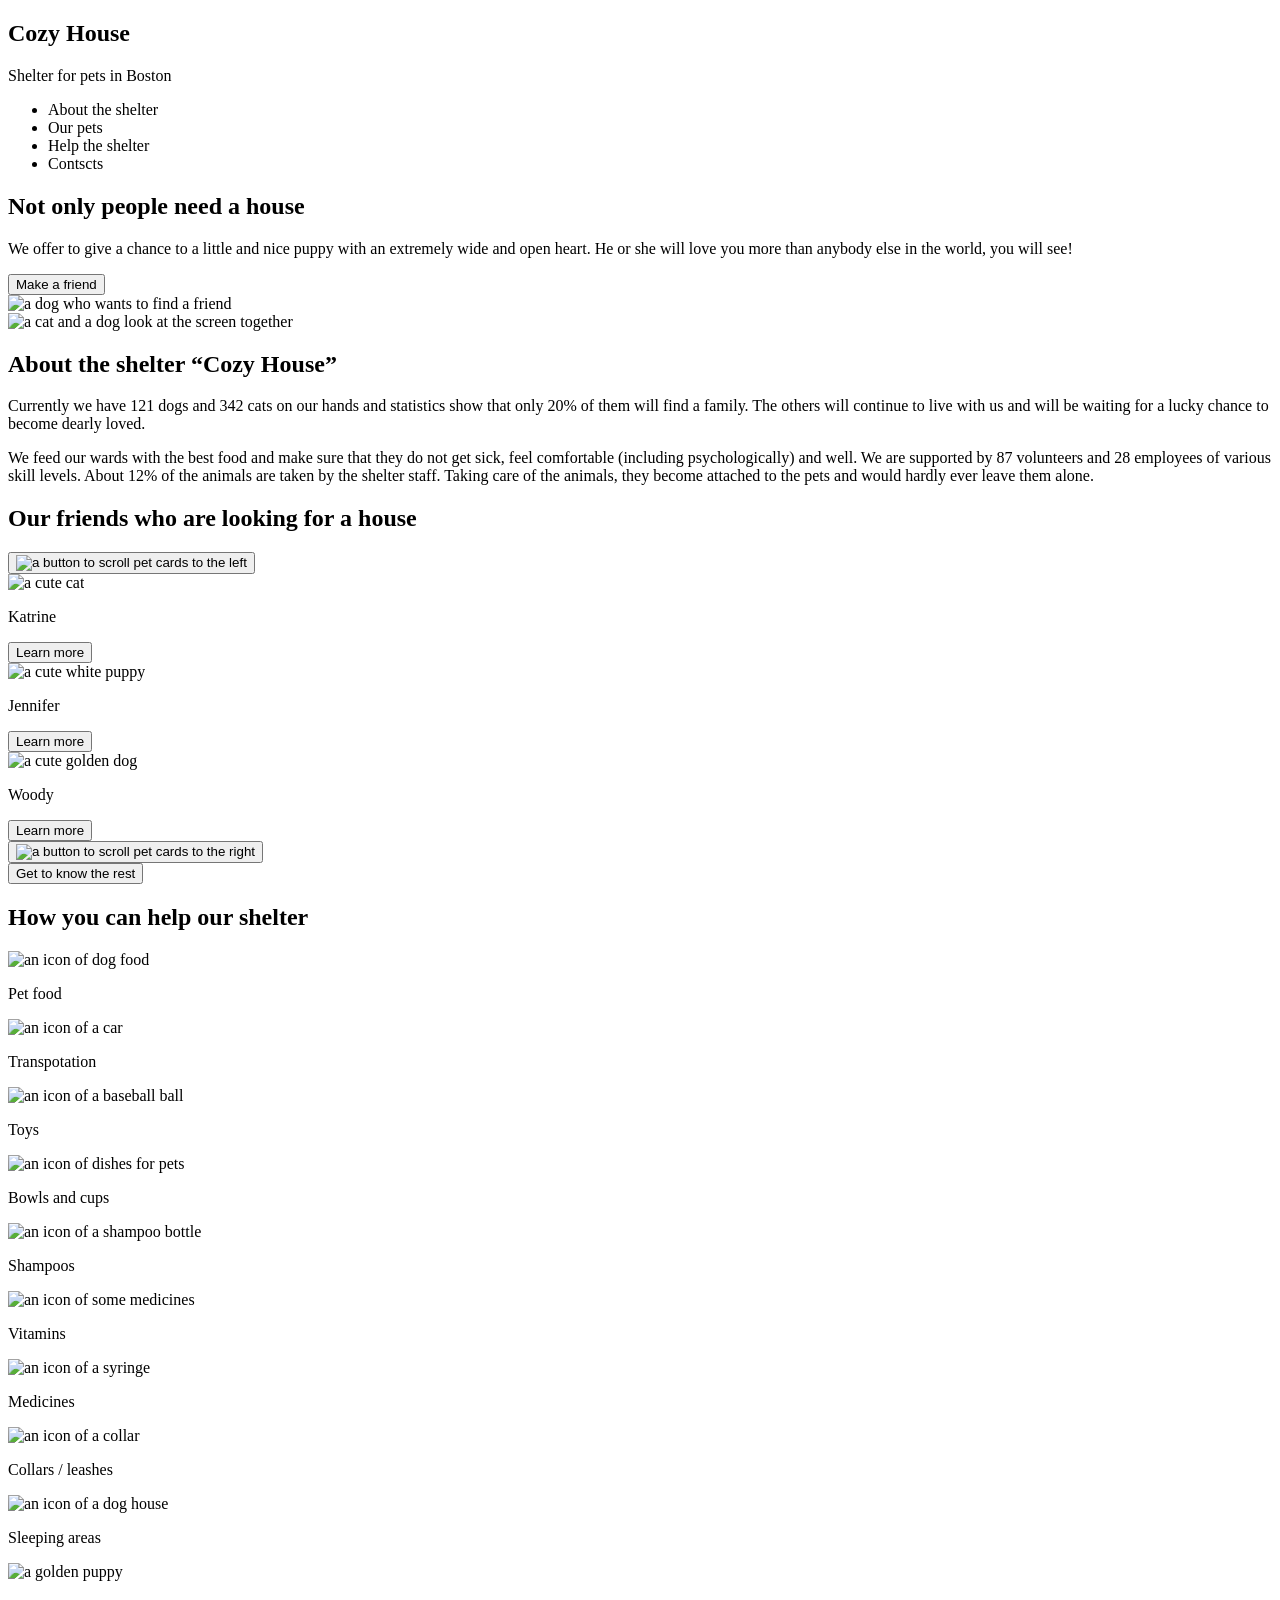
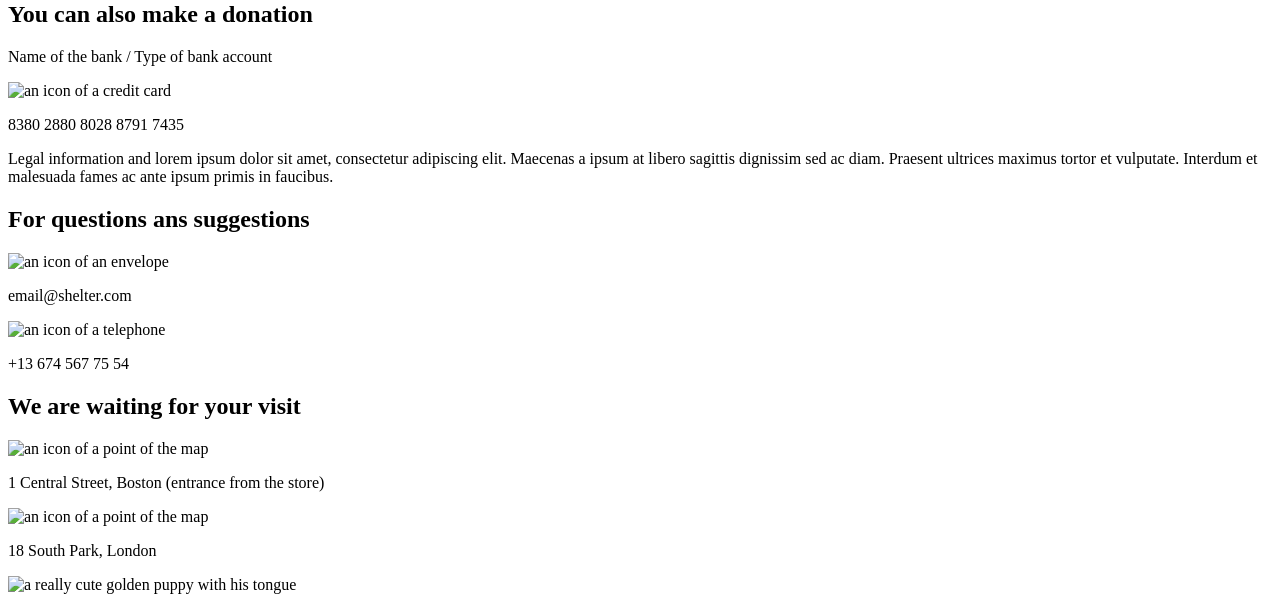
==== index.html @ d931d648 "feat: file for main sheet" ====
<!DOCTYPE html>
<html lang="en">

<head>
  <meta charset="UTF-8">
  <meta name="viewport" content="width=device-width, initial-scale=1.0">
  <title>Cozy House</title>
</head>

<body>
  <header class="header">
    <section class="header-top">
      <div class="header-text-container">
        <h1>Cozy House</h1>
        <p>Shelter for pets in Boston</p>
      </div>

      <div class="header-list-container">
        <ul>
          <li class="selected-list">About the shelter</li>
          <li>Our pets</li>
          <li>Help the shelter</li>
          <li>Contscts</li>
        </ul>
      </div>
    </section>

    <section class="header-bottom">
      <div class="header-article-container">
        <div class="header-article-header-text-container">
          <h2>Not only people need a house</h2>
        </div>

        <div class="header-article-main-text">
          <p>
            We offer to give a chance to a little and nice puppy with an extremely wide and open heart.
            He or she will love you more than anybody else in the world, you will see!
          </p>
        </div>

        <div class="header-article-button-container">
          <button class="header-article-button color-button">Make a friend</button>
        </div>
      </div>

      <div class="header-img-container">
        <img src="src/img/main-puppy.png" alt="a dog who wants to find a friend">
      </div>
    </section>
  </header>

  <main class="main">
    <section class="about">
      <div class="about-img-container">
        <img src="src/img/about-pets.png" alt="a cat and a dog look at the screen together">
      </div>

      <div class="about-text-container">
        <div class="about-text-header-container">
          <h2>About the shelter “Cozy House”</h2>
        </div>

        <div class="about-text-fisrt-container">
          <p>
            Currently we have 121 dogs and 342 cats on our hands and statistics show that only 20% of them will find a
            family.
            The others will continue to live with us and will be waiting for a lucky chance to become dearly loved.
          </p>
        </div>

        <div class="about-text-second-container">
          <p>
            We feed our wards with the best food and make sure that they do not get sick, feel comfortable (including
            psychologically) and well. We are supported by 87 volunteers and 28 employees of various skill levels. About
            12% of the animals are taken by the shelter staff. Taking care of the animals, they become attached to the
            pets and would hardly ever leave them alone.
          </p>
        </div>
      </div>
    </section>

    <section class="looking">
      <div class="looking-header-container">
        <h2>Our friends who are looking for a house</h2>
      </div>

      <div class="looking-cards-container">
        <div class="looking-cards-left-arr-container">
          <button>
            <img src="src/img/left-arr.svg" alt="a button to scroll pet cards to the left">
          </button>
        </div>

        <div class="looking-cards-block" id="Katrine">
          <div class="looking-cards-block-img-container">
            <img src="src/img/pets-katrine.png" alt="a cute cat">
          </div>

          <div class="looking-cards-block-name-container">
            <p>Katrine</p>
          </div>

          <div class="looking-cards-block-button-container">
            <button class="looking-cards-block-button white-button">Learn more</button>
          </div>
        </div>

        <div class="looking-cards-block" id="Jennifer">
          <div class="looking-cards-block-img-container">
            <img src="src/img/pets-jennifer.png" alt="a cute white puppy">
          </div>

          <div class="looking-cards-block-name-container">
            <p>Jennifer</p>
          </div>

          <div class="looking-cards-block-button-container">
            <button class="looking-cards-block-button white-button">Learn more</button>
          </div>
        </div>

        <div class="looking-cards-block" id="Woody">
          <div class="looking-cards-block-img-container">
            <img src="src/img/pets-woody.png" alt="a cute golden dog">
          </div>

          <div class="looking-cards-block-name-container">
            <p>Woody</p>
          </div>

          <div class="looking-cards-block-button-container">
            <button class="looking-cards-block-button white-button">Learn more</button>
          </div>
        </div>

        <div class="looking-cards-left-arr-container">
          <button>
            <img src="src/img/right-arr.svg" alt="a button to scroll pet cards to the right">
          </button>
        </div>
      </div>

      <div class="looking-main-button-container">
        <button class="looking-main-button color-button">Get to know the rest</button>
      </div>
    </section>

    <section class="help">
      <div class="help-header-container">
        <h2>How you can help our shelter</h2>
      </div>

      <div class="help-examples-container">
        <div class="help-examples-block">
          <div class="help-examples-block-img-container">
            <img src="src/img/icon-pet-food.svg" alt="an icon of dog food">
          </div>

          <div class="help-examples-block-text-container">
            <p>Pet food</p>
          </div>
        </div>

        <div class="help-examples-block">
          <div class="help-examples-block-img-container">
            <img src="src/img/icon-transportation.svg" alt="an icon of a car">
          </div>

          <div class="help-examples-block-text-container">
            <p>Transpotation</p>
          </div>
        </div>

        <div class="help-examples-block">
          <div class="help-examples-block-img-container">
            <img src="src/img/icon-toys.svg" alt="an icon of a baseball ball">
          </div>

          <div class="help-examples-block-text-container">
            <p>Toys</p>
          </div>
        </div>

        <div class="help-examples-block">
          <div class="help-examples-block-img-container">
            <img src="src/img/icon-bowls-and-cups.svg" alt="an icon of dishes for pets">
          </div>

          <div class="help-examples-block-text-container">
            <p>Bowls and cups</p>
          </div>
        </div>

        <div class="help-examples-block">
          <div class="help-examples-block-img-container">
            <img src="src/img/icon-shampoos.svg" alt="an icon of a shampoo bottle">
          </div>

          <div class="help-examples-block-text-container">
            <p>Shampoos</p>
          </div>
        </div>

        <div class="help-examples-block">
          <div class="help-examples-block-img-container">
            <img src="src/img/icon-vitamins.svg" alt="an icon of some medicines">
          </div>

          <div class="help-examples-block-text-container">
            <p>Vitamins</p>
          </div>
        </div>

        <div class="help-examples-block">
          <div class="help-examples-block-img-container">
            <img src="src/img/icon-medicines.svg" alt="an icon of a syringe">
          </div>

          <div class="help-examples-block-text-container">
            <p>Medicines</p>
          </div>
        </div>

        <div class="help-examples-block">
          <div class="help-examples-block-img-container">
            <img src="src/img/icon-collars-leashes.svg" alt="an icon of a collar">
          </div>

          <div class="help-examples-block-text-container">
            <p>Collars / leashes</p>
          </div>
        </div>

        <div class="help-examples-block">
          <div class="help-examples-block-img-container">
            <img src="src/img/icon-sleeping-area.svg" alt="an icon of a dog house">
          </div>

          <div class="help-examples-block-text-container">
            <p>Sleeping areas</p>
          </div>
        </div>
      </div>
    </section>

    <section class="donation">
      <div class="donation-img-container">
        <img src="src/img/donation-dog.png" alt="a golden puppy">
      </div>

      <div class="donation-article-container">
        <div class="donation-article-header-container">
          <h2>You can also make a donation</h2>
        </div>

        <div class="donation-article-text-container">
          <p>Name of the bank / Type of bank account</p>
        </div>

        <div class="donation-article-bank-container color-button">
          <div class="donation-article-bank-img-container">
            <img src="src/img/credit-card.svg" alt="an icon of a credit card">
          </div>

          <div class="donation-article-bank-text-container">
            <p>8380 2880 8028 8791 7435</p>
          </div>
        </div>

        <div class="donation-article-additional-text-container">
          <p>
            Legal information and lorem ipsum dolor sit amet, consectetur adipiscing elit.
            Maecenas a ipsum at libero sagittis dignissim sed ac diam.
            Praesent ultrices maximus tortor et vulputate.
            Interdum et malesuada fames ac ante ipsum primis in faucibus.
          </p>
        </div>
      </div>
    </section>
  </main>

  <footer class="footer">
    <div class="footer-questions-container">
      <div class="footer-questions-header-container">
        <h2>For questions ans suggestions</h2>
      </div>

      <div class="footer-questions-email-conatiner">
        <div class="footer-questions-email-img-container">
          <img src="src/img/icon-email.svg" alt="an icon of an envelope">
        </div>

        <div class="footer-questions-email-text-container">
          <p>email@shelter.com</p>
        </div>
      </div>

      <div class="footer-questions-phone-conatiner">
        <div class="footer-questions-phone-img-container">
          <img src="src/img/icon-phone.svg" alt="an icon of a telephone">
        </div>

        <div class="footer-questions-email-text-container">
          <p>+13 674 567 75 54</p>
        </div>
      </div>
    </div>

    <div class="footer-location-container">
      <div class="footer-location-header-container">
        <h2>We are waiting for your visit</h2>
      </div>

      <div class="footer-location-line-conatiner">
        <div class="footer-location-line-img-container">
          <img src="src/img/icon-marker.svg" alt="an icon of a point of the map">
        </div>

        <div class="footer-location-line-text-container">
          <p>1 Central Street, Boston (entrance from the store)</p>
        </div>
      </div>

      <div class="footer-location-line-container">
        <div class="footer-location-line-img-container">
          <img src="src/img/icon-marker.svg" alt="an icon of a point of the map">
        </div>

        <div class="footer-location-line-text-container">
          <p>18 South Park, London</p>
        </div>
      </div>
    </div>

    <div class="footer-main-img-container">
      <img src="src/img/footer-puppy.png" alt="a really cute golden puppy with his tongue">
    </div>
  </footer>
</body>

</html>
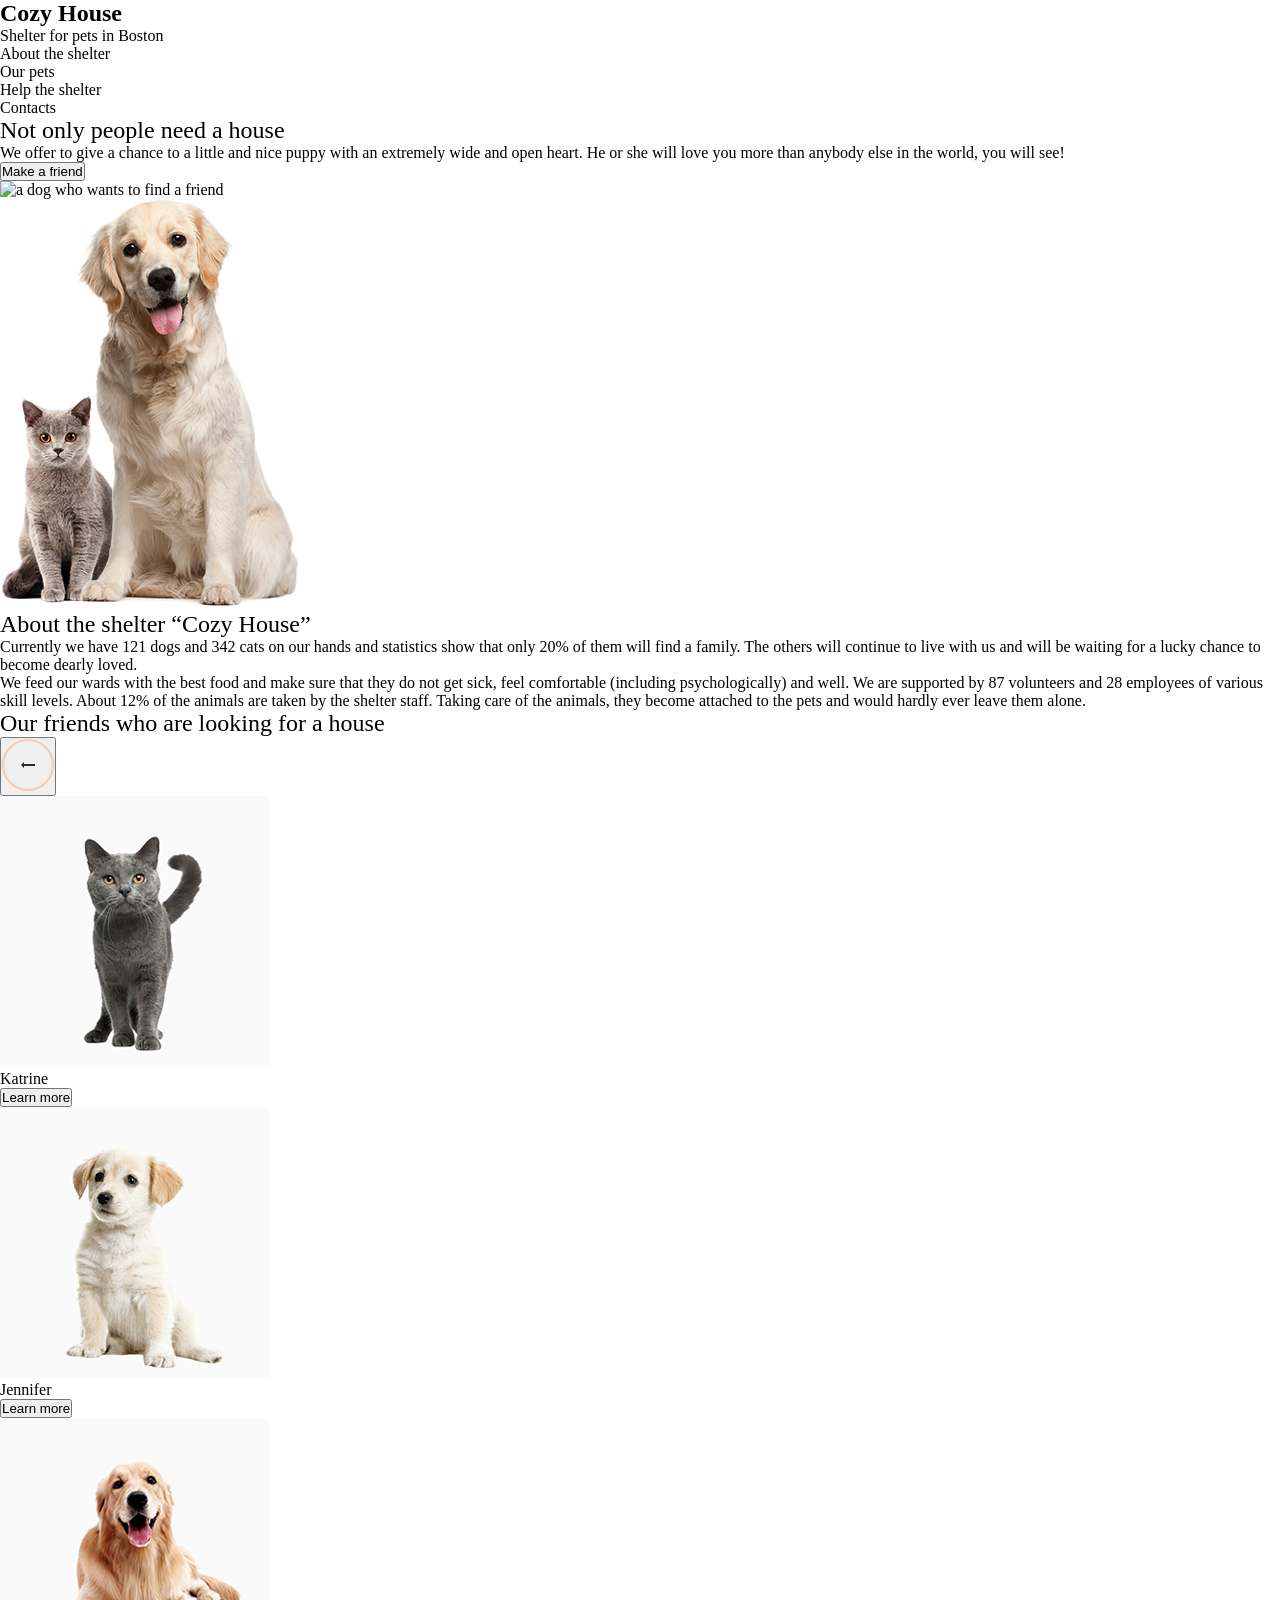
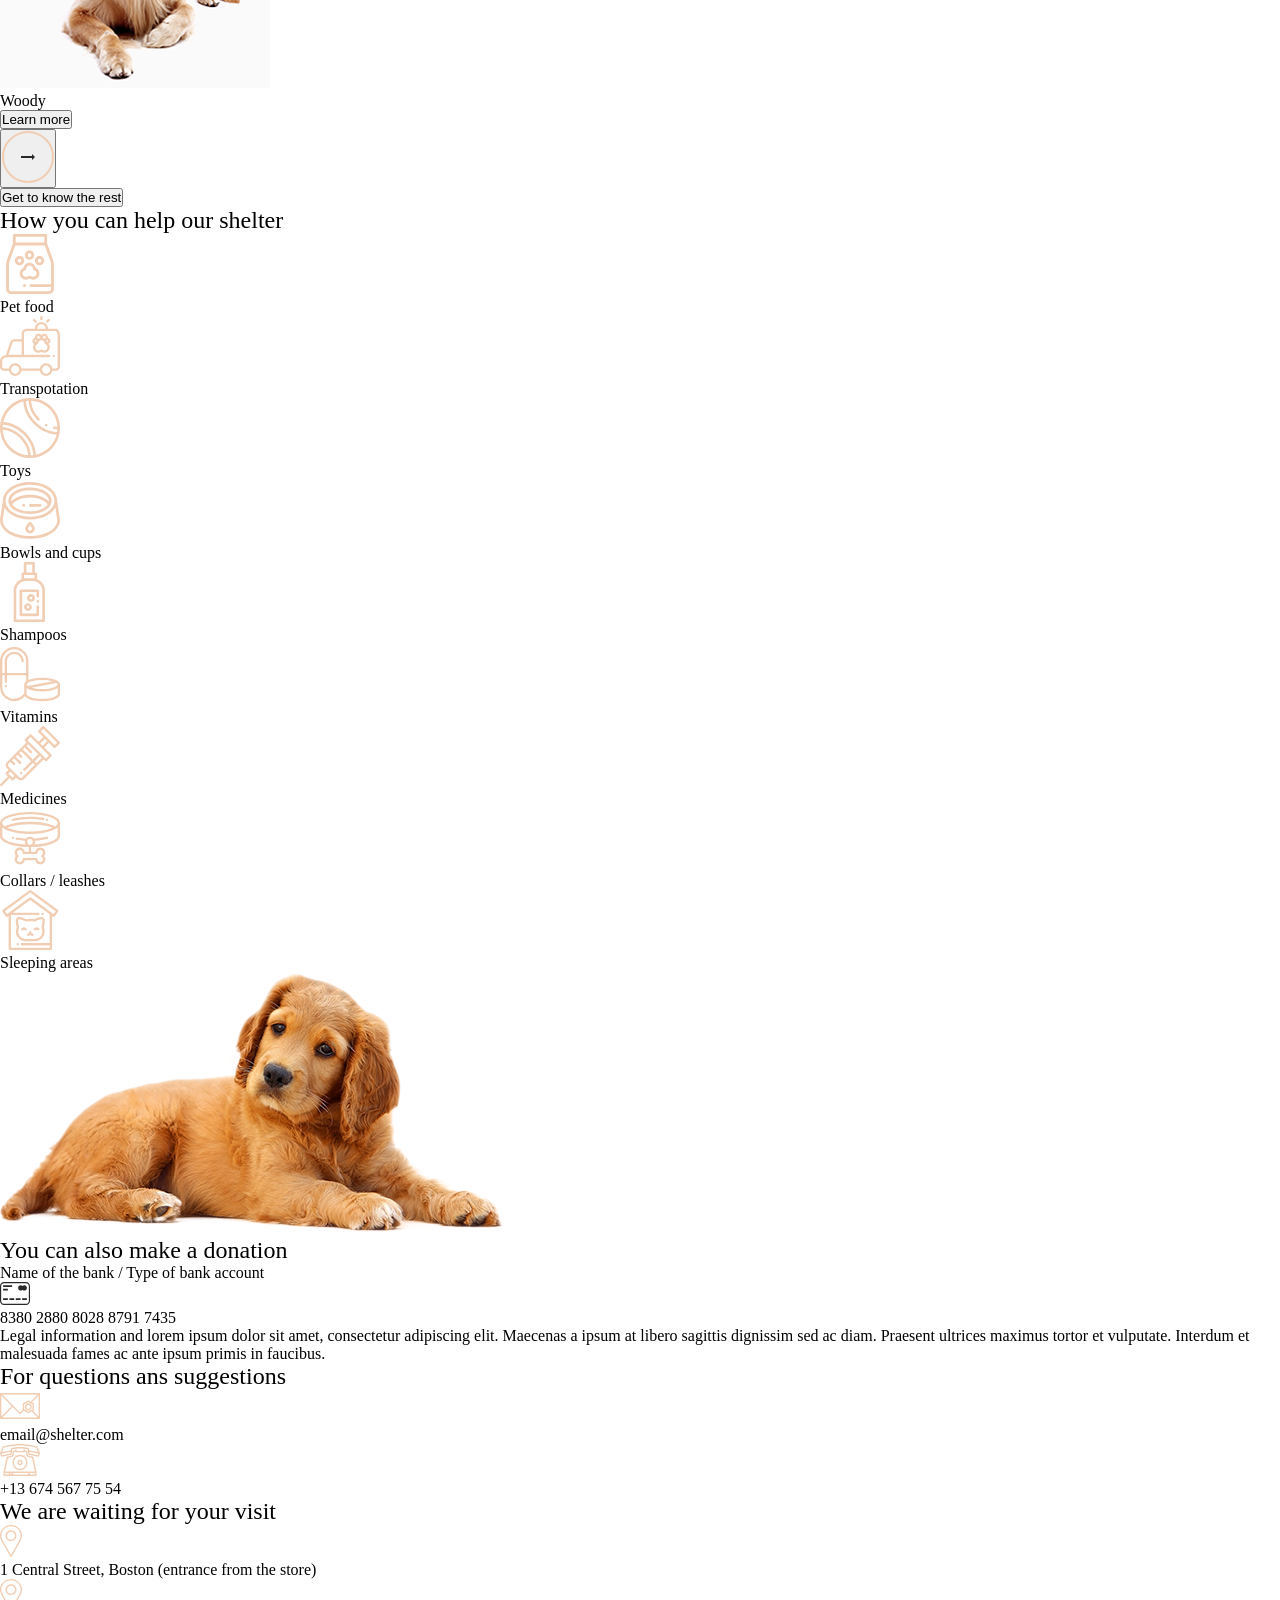
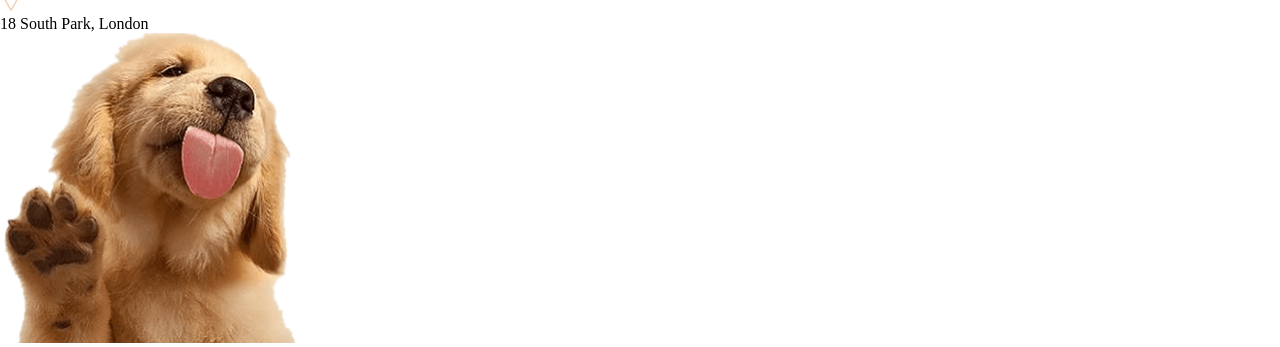
==== commit ff9bd1c4: "fix: corrected some structures" ====
--- a/index.html
+++ b/index.html
@@ -4,6 +4,7 @@
 <head>
   <meta charset="UTF-8">
   <meta name="viewport" content="width=device-width, initial-scale=1.0">
+  <link rel="stylesheet" href="style.css">
   <title>Cozy House</title>
 </head>
 
@@ -20,7 +21,7 @@
           <li class="selected-list">About the shelter</li>
           <li>Our pets</li>
           <li>Help the shelter</li>
-          <li>Contscts</li>
+          <li>Contacts</li>
         </ul>
       </div>
     </section>
@@ -44,7 +45,7 @@
       </div>
 
       <div class="header-img-container">
-        <img src="src/img/main-puppy.png" alt="a dog who wants to find a friend">
+        <img src="src/img/main-dog.png" alt="a dog who wants to find a friend">
       </div>
     </section>
   </header>
@@ -81,7 +82,8 @@
 
     <section class="looking">
       <div class="looking-header-container">
-        <h2>Our friends who are looking for a house</h2>
+        <h2>Our friends who
+are looking for a house</h2>
       </div>
 
       <div class="looking-cards-container">
@@ -91,45 +93,47 @@
           </button>
         </div>
 
-        <div class="looking-cards-block" id="Katrine">
-          <div class="looking-cards-block-img-container">
-            <img src="src/img/pets-katrine.png" alt="a cute cat">
-          </div>
-
-          <div class="looking-cards-block-name-container">
-            <p>Katrine</p>
-          </div>
-
-          <div class="looking-cards-block-button-container">
-            <button class="looking-cards-block-button white-button">Learn more</button>
-          </div>
-        </div>
-
-        <div class="looking-cards-block" id="Jennifer">
-          <div class="looking-cards-block-img-container">
-            <img src="src/img/pets-jennifer.png" alt="a cute white puppy">
-          </div>
-
-          <div class="looking-cards-block-name-container">
-            <p>Jennifer</p>
-          </div>
-
-          <div class="looking-cards-block-button-container">
-            <button class="looking-cards-block-button white-button">Learn more</button>
-          </div>
-        </div>
-
-        <div class="looking-cards-block" id="Woody">
-          <div class="looking-cards-block-img-container">
-            <img src="src/img/pets-woody.png" alt="a cute golden dog">
-          </div>
-
-          <div class="looking-cards-block-name-container">
-            <p>Woody</p>
-          </div>
-
-          <div class="looking-cards-block-button-container">
-            <button class="looking-cards-block-button white-button">Learn more</button>
+        <div class="looking-cards-outer-flex">
+          <div class="looking-cards-block" id="Katrine">
+            <div class="looking-cards-block-img-container">
+              <img src="src/img/pets-katrine.png" alt="a cute cat">
+            </div>
+
+            <div class="looking-cards-block-name-container">
+              <p>Katrine</p>
+            </div>
+
+            <div class="looking-cards-block-button-container">
+              <button class="looking-cards-block-button white-button">Learn more</button>
+            </div>
+          </div>
+
+          <div class="looking-cards-block" id="Jennifer">
+            <div class="looking-cards-block-img-container">
+              <img src="src/img/pets-jennifer.png" alt="a cute white puppy">
+            </div>
+
+            <div class="looking-cards-block-name-container">
+              <p>Jennifer</p>
+            </div>
+
+            <div class="looking-cards-block-button-container">
+              <button class="looking-cards-block-button white-button">Learn more</button>
+            </div>
+          </div>
+
+          <div class="looking-cards-block" id="Woody">
+            <div class="looking-cards-block-img-container">
+              <img src="src/img/pets-woody.png" alt="a cute golden dog">
+            </div>
+
+            <div class="looking-cards-block-name-container">
+              <p>Woody</p>
+            </div>
+
+            <div class="looking-cards-block-button-container">
+              <button class="looking-cards-block-button white-button">Learn more</button>
+            </div>
           </div>
         </div>
 
@@ -151,129 +155,135 @@
       </div>
 
       <div class="help-examples-container">
-        <div class="help-examples-block">
-          <div class="help-examples-block-img-container">
-            <img src="src/img/icon-pet-food.svg" alt="an icon of dog food">
-          </div>
-
-          <div class="help-examples-block-text-container">
-            <p>Pet food</p>
-          </div>
-        </div>
-
-        <div class="help-examples-block">
-          <div class="help-examples-block-img-container">
-            <img src="src/img/icon-transportation.svg" alt="an icon of a car">
-          </div>
-
-          <div class="help-examples-block-text-container">
-            <p>Transpotation</p>
-          </div>
-        </div>
-
-        <div class="help-examples-block">
-          <div class="help-examples-block-img-container">
-            <img src="src/img/icon-toys.svg" alt="an icon of a baseball ball">
-          </div>
-
-          <div class="help-examples-block-text-container">
-            <p>Toys</p>
-          </div>
-        </div>
-
-        <div class="help-examples-block">
-          <div class="help-examples-block-img-container">
-            <img src="src/img/icon-bowls-and-cups.svg" alt="an icon of dishes for pets">
-          </div>
-
-          <div class="help-examples-block-text-container">
-            <p>Bowls and cups</p>
-          </div>
-        </div>
-
-        <div class="help-examples-block">
-          <div class="help-examples-block-img-container">
-            <img src="src/img/icon-shampoos.svg" alt="an icon of a shampoo bottle">
-          </div>
-
-          <div class="help-examples-block-text-container">
-            <p>Shampoos</p>
-          </div>
-        </div>
-
-        <div class="help-examples-block">
-          <div class="help-examples-block-img-container">
-            <img src="src/img/icon-vitamins.svg" alt="an icon of some medicines">
-          </div>
-
-          <div class="help-examples-block-text-container">
-            <p>Vitamins</p>
-          </div>
-        </div>
-
-        <div class="help-examples-block">
-          <div class="help-examples-block-img-container">
-            <img src="src/img/icon-medicines.svg" alt="an icon of a syringe">
-          </div>
-
-          <div class="help-examples-block-text-container">
-            <p>Medicines</p>
-          </div>
-        </div>
-
-        <div class="help-examples-block">
-          <div class="help-examples-block-img-container">
-            <img src="src/img/icon-collars-leashes.svg" alt="an icon of a collar">
-          </div>
-
-          <div class="help-examples-block-text-container">
-            <p>Collars / leashes</p>
-          </div>
-        </div>
-
-        <div class="help-examples-block">
-          <div class="help-examples-block-img-container">
-            <img src="src/img/icon-sleeping-area.svg" alt="an icon of a dog house">
-          </div>
-
-          <div class="help-examples-block-text-container">
-            <p>Sleeping areas</p>
+        <div class="help-flex1">  
+          <div class="help-examples-block">
+            <div class="help-examples-block-img-container">
+              <img src="src/img/icon-pet-food.svg" alt="an icon of dog food">
+            </div>
+
+            <div class="help-examples-block-text-container">
+              <p>Pet food</p>
+            </div>
+          </div>
+
+          <div class="help-examples-block">
+            <div class="help-examples-block-img-container">
+              <img src="src/img/icon-transportation.svg" alt="an icon of a car">
+            </div>
+
+            <div class="help-examples-block-text-container">
+              <p>Transpotation</p>
+            </div>
+          </div>
+
+          <div class="help-examples-block">
+            <div class="help-examples-block-img-container">
+              <img src="src/img/icon-toys.svg" alt="an icon of a baseball ball">
+            </div>
+
+            <div class="help-examples-block-text-container">
+              <p>Toys</p>
+            </div>
+          </div>
+
+          <div class="help-examples-block">
+            <div class="help-examples-block-img-container">
+              <img src="src/img/icon-bowls-and-cups.svg" alt="an icon of dishes for pets">
+            </div>
+
+            <div class="help-examples-block-text-container">
+              <p>Bowls and cups</p>
+            </div>
+          </div>
+
+          <div class="help-examples-block">
+            <div class="help-examples-block-img-container">
+              <img src="src/img/icon-shampoos.svg" alt="an icon of a shampoo bottle">
+            </div>
+
+            <div class="help-examples-block-text-container">
+              <p>Shampoos</p>
+            </div>
+          </div>
+        </div>
+
+        <div class="help-flex2">  
+          <div class="help-examples-block">
+            <div class="help-examples-block-img-container">
+              <img src="src/img/icon-vitamins.svg" alt="an icon of some medicines">
+            </div>
+
+            <div class="help-examples-block-text-container">
+              <p>Vitamins</p>
+            </div>
+          </div>
+
+          <div class="help-examples-block">
+            <div class="help-examples-block-img-container">
+              <img src="src/img/icon-medicines.svg" alt="an icon of a syringe">
+            </div>
+
+            <div class="help-examples-block-text-container">
+              <p>Medicines</p>
+            </div>
+          </div>
+
+          <div class="help-examples-block">
+            <div class="help-examples-block-img-container">
+              <img src="src/img/icon-collars-leashes.svg" alt="an icon of a collar">
+            </div>
+
+            <div class="help-examples-block-text-container">
+              <p>Collars / leashes</p>
+            </div>
+          </div>
+
+          <div class="help-examples-block">
+            <div class="help-examples-block-img-container">
+              <img src="src/img/icon-sleeping-area.svg" alt="an icon of a dog house">
+            </div>
+
+            <div class="help-examples-block-text-container">
+              <p>Sleeping areas</p>
+            </div>
           </div>
         </div>
       </div>
     </section>
 
     <section class="donation">
-      <div class="donation-img-container">
-        <img src="src/img/donation-dog.png" alt="a golden puppy">
-      </div>
-
-      <div class="donation-article-container">
-        <div class="donation-article-header-container">
-          <h2>You can also make a donation</h2>
-        </div>
-
-        <div class="donation-article-text-container">
-          <p>Name of the bank / Type of bank account</p>
-        </div>
-
-        <div class="donation-article-bank-container color-button">
-          <div class="donation-article-bank-img-container">
-            <img src="src/img/credit-card.svg" alt="an icon of a credit card">
-          </div>
-
-          <div class="donation-article-bank-text-container">
-            <p>8380 2880 8028 8791 7435</p>
-          </div>
-        </div>
-
-        <div class="donation-article-additional-text-container">
-          <p>
-            Legal information and lorem ipsum dolor sit amet, consectetur adipiscing elit.
-            Maecenas a ipsum at libero sagittis dignissim sed ac diam.
-            Praesent ultrices maximus tortor et vulputate.
-            Interdum et malesuada fames ac ante ipsum primis in faucibus.
-          </p>
+      <div class="donation-flex">  
+        <div class="donation-img-container">
+          <img src="src/img/donation-dog.png" alt="a golden puppy">
+        </div>
+
+        <div class="donation-article-container">
+          <div class="donation-article-header-container">
+            <h2>You can also make a donation</h2>
+          </div>
+
+          <div class="donation-article-text-container">
+            <p>Name of the bank / Type of bank account</p>
+          </div>
+
+          <div class="donation-article-bank-container color-button">
+            <div class="donation-article-bank-img-container">
+              <img src="src/img/credit-card.svg" alt="an icon of a credit card">
+            </div>
+
+            <div class="donation-article-bank-text-container">
+              <p>8380 2880 8028 8791 7435</p>
+            </div>
+          </div>
+
+          <div class="donation-article-additional-text-container">
+            <p>
+              Legal information and lorem ipsum dolor sit amet, consectetur adipiscing elit.
+              Maecenas a ipsum at libero sagittis dignissim sed ac diam.
+              Praesent ultrices maximus tortor et vulputate.
+              Interdum et malesuada fames ac ante ipsum primis in faucibus.
+            </p>
+          </div>
         </div>
       </div>
     </section>
@@ -311,7 +321,7 @@
         <h2>We are waiting for your visit</h2>
       </div>
 
-      <div class="footer-location-line-conatiner">
+      <div class="footer-location-line-container">
         <div class="footer-location-line-img-container">
           <img src="src/img/icon-marker.svg" alt="an icon of a point of the map">
         </div>
@@ -336,6 +346,7 @@
       <img src="src/img/footer-puppy.png" alt="a really cute golden puppy with his tongue">
     </div>
   </footer>
+  <script src="main.js"></script>
 </body>
 
 </html>
--- a/style.css
+++ b/style.css
@@ -0,0 +1,39 @@
+* {
+  padding: 0;
+  margin: 0;
+  box-sizing: border-box;
+}
+
+a,
+button,
+.card-size-dec,
+.contact a,
+.footer-icons-container a,
+.wishing-button-container,
+.timer-button-container,
+.gifts-card-main-text,
+.header-nav-list a,
+.burger-container,
+.slide-card-box {
+  transition: all 0.3s cubic-bezier(0.4, 0, 0.2, 1);
+}
+
+h2 {
+  font-weight: 400;
+}
+
+html {
+  scroll-behavior: smooth;
+}
+
+:root {
+  --xwite: #F6F6F6;
+  --xgray: #CDCDCD;
+  --xdark-gray: #545454;
+  --xblack: #292929;
+  --kind-ligh: #FDDCC4;
+  --kind-dark: #F1CDB3;
+  --xradial: radial-gradient(#5B483A, #262425);
+  --georgia: Georgia sans-serif;
+  --arial: Arial sans-serif;
+}
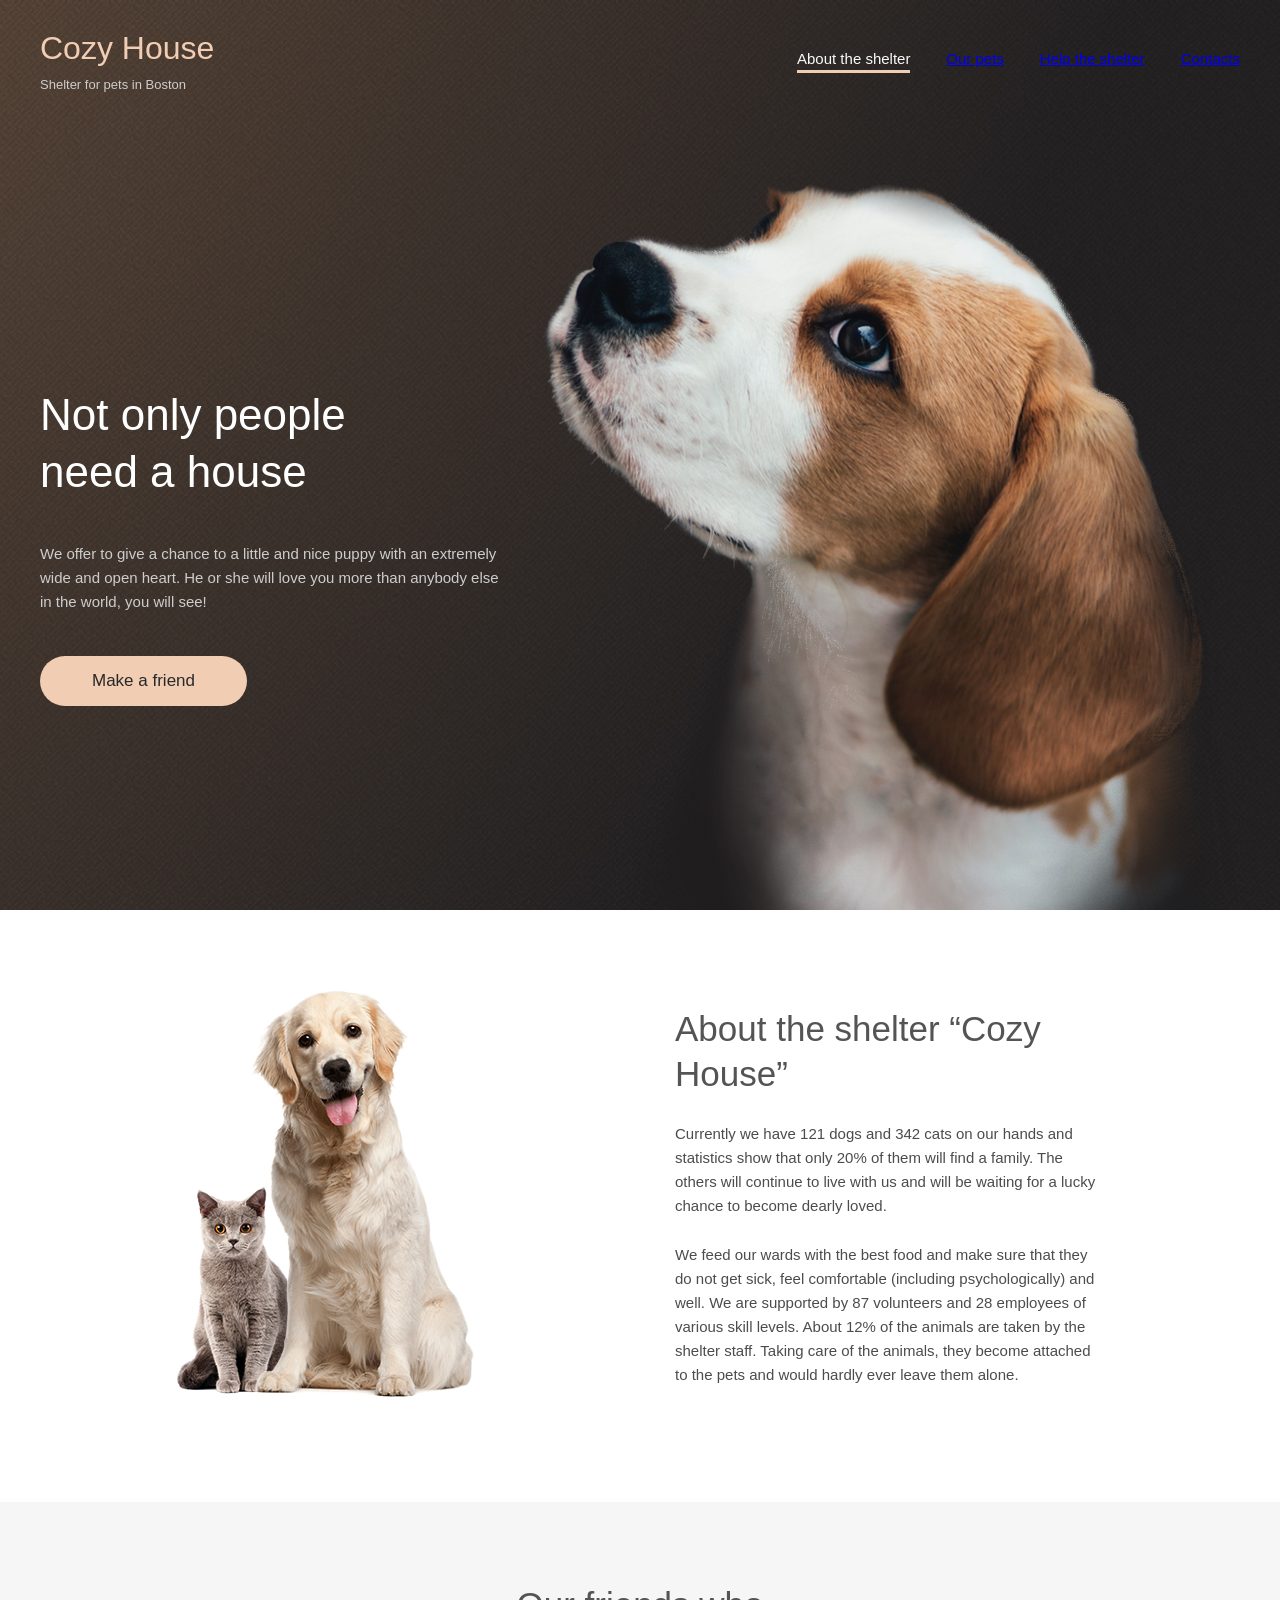
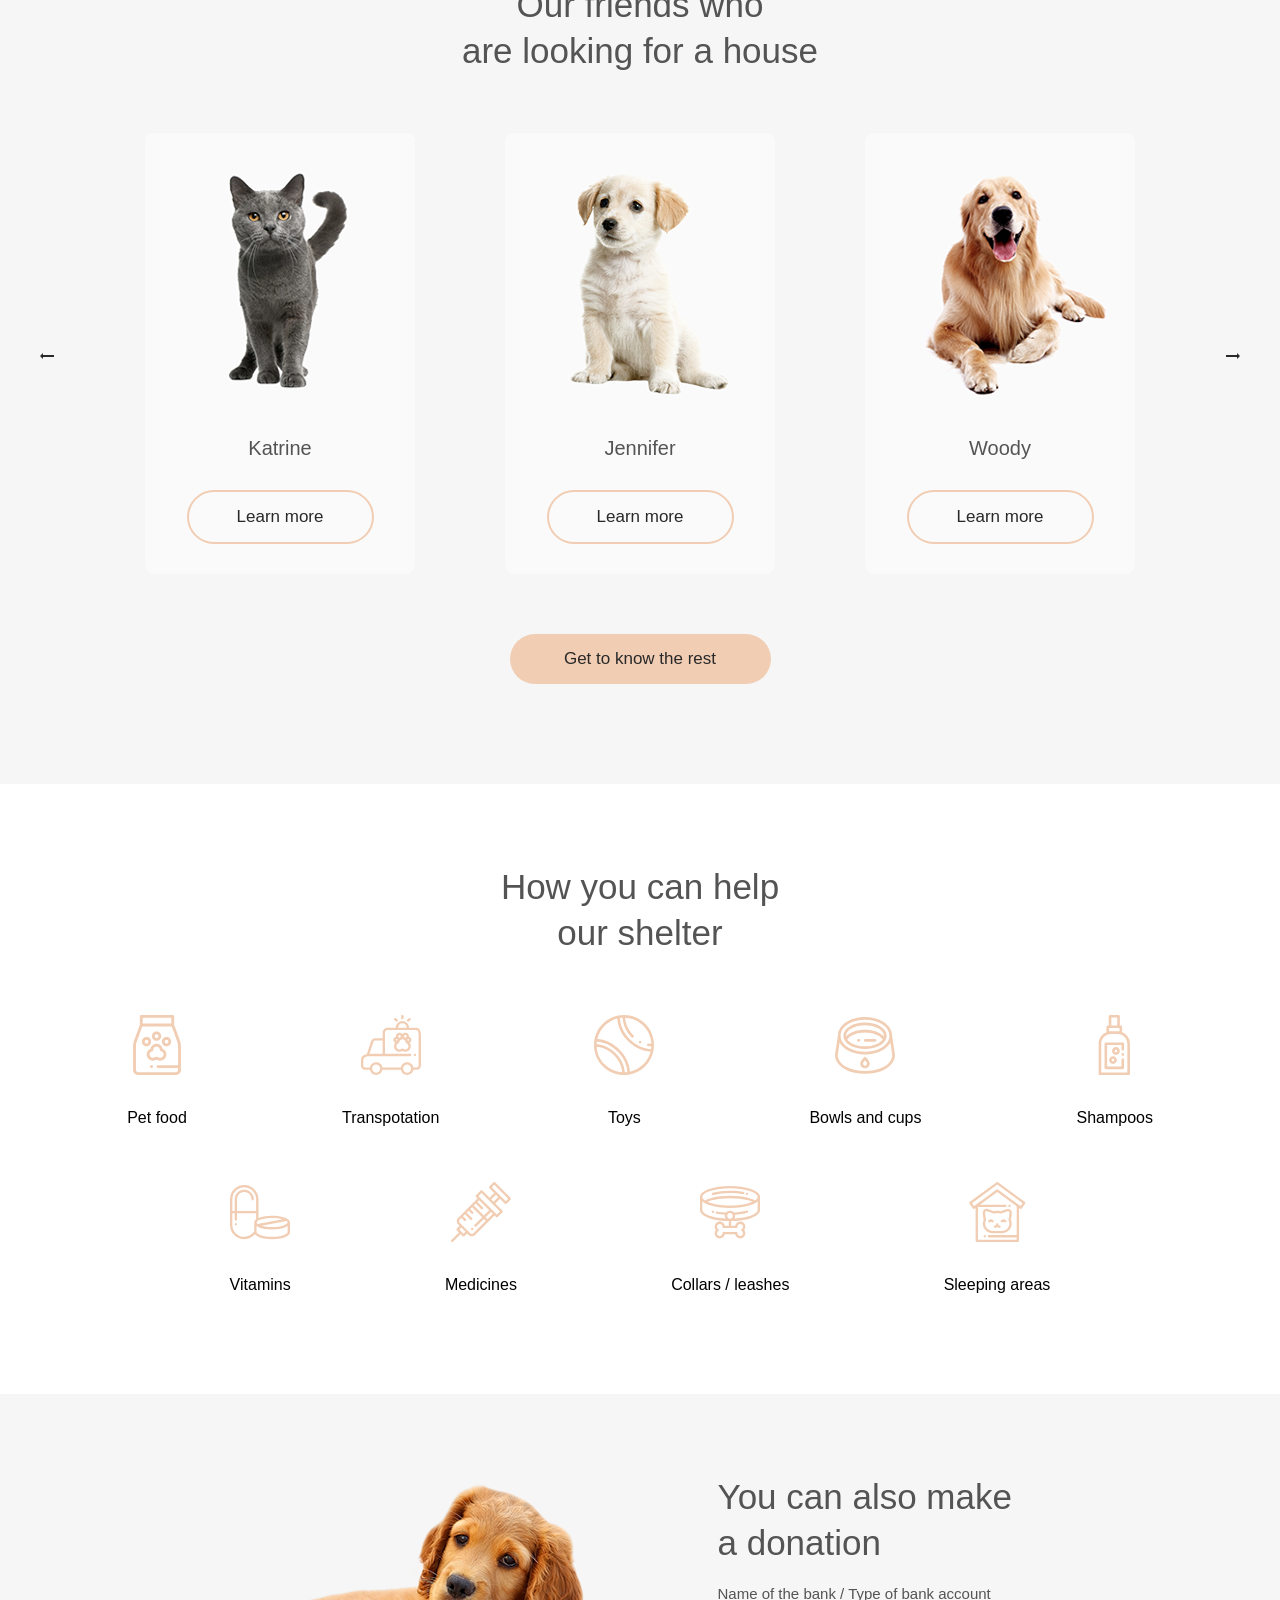
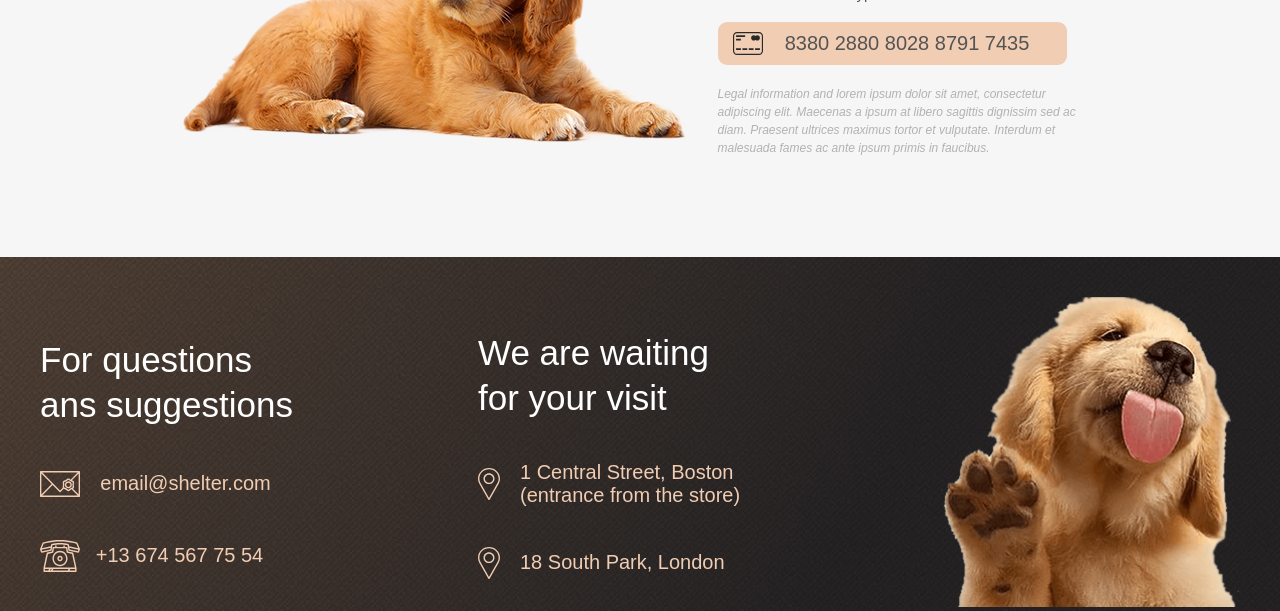
==== commit a69b71e1: "feat: rebuilt some structer" ====
--- a/index.html
+++ b/index.html
@@ -12,16 +12,19 @@
   <header class="header">
     <section class="header-top">
       <div class="header-text-container">
-        <h1>Cozy House</h1>
+        <div class="relative-container">  
+          <h1>Cozy House</h1>
+          <a href="index.html" class="overlay-link"></a>
+        </div>
         <p>Shelter for pets in Boston</p>
       </div>
 
       <div class="header-list-container">
         <ul>
-          <li class="selected-list">About the shelter</li>
-          <li>Our pets</li>
-          <li>Help the shelter</li>
-          <li>Contacts</li>
+          <li class="selected-list"><a>About the shelter</a></li>
+          <li><a href="pets.html">Our pets</a></li>
+          <li><a href="#help">Help the shelter</a></li>
+          <li><a href="#contacts">Contacts</a></li>
         </ul>
       </div>
     </section>
@@ -39,8 +42,11 @@
           </p>
         </div>
 
-        <div class="header-article-button-container">
-          <button class="header-article-button color-button">Make a friend</button>
+        <div class="header-article-button-container relative-container">
+          <div>
+            <button class="header-article-button">Make a friend</button>
+            <a href="#friends" class="overlay-link"></a>
+          </div>  
         </div>
       </div>
 
@@ -51,7 +57,7 @@
   </header>
 
   <main class="main">
-    <section class="about">
+    <section class="about" id="about">
       <div class="about-img-container">
         <img src="src/img/about-pets.png" alt="a cat and a dog look at the screen together">
       </div>
@@ -80,16 +86,16 @@
       </div>
     </section>
 
-    <section class="looking">
+    <section class="looking" id="friends">
       <div class="looking-header-container">
         <h2>Our friends who
 are looking for a house</h2>
       </div>
 
       <div class="looking-cards-container">
-        <div class="looking-cards-left-arr-container">
+        <div class="looking-cards-left-arr-container active-nav">
           <button>
-            <img src="src/img/left-arr.svg" alt="a button to scroll pet cards to the left">
+            <img src="src/img/left-arr-act.svg">
           </button>
         </div>
 
@@ -137,19 +143,20 @@
           </div>
         </div>
 
-        <div class="looking-cards-left-arr-container">
+        <div class="looking-cards-left-arr-container active-nav">
           <button>
-            <img src="src/img/right-arr.svg" alt="a button to scroll pet cards to the right">
+            <img src="src/img/right-arr-act.svg" alt="a button to scroll pet cards to the right">
           </button>
         </div>
       </div>
 
-      <div class="looking-main-button-container">
+      <div class="looking-main-button-container relative-cantainer"> 
         <button class="looking-main-button color-button">Get to know the rest</button>
-      </div>
-    </section>
-
-    <section class="help">
+        <a href="pets.html" class="overlay-link"></a>
+      </div>
+    </section>
+
+    <section class="help" id="help">
       <div class="help-header-container">
         <h2>How you can help our shelter</h2>
       </div>
@@ -266,7 +273,7 @@
             <p>Name of the bank / Type of bank account</p>
           </div>
 
-          <div class="donation-article-bank-container color-button">
+          <div class="donation-article-bank-container relative-container">
             <div class="donation-article-bank-img-container">
               <img src="src/img/credit-card.svg" alt="an icon of a credit card">
             </div>
@@ -274,6 +281,7 @@
             <div class="donation-article-bank-text-container">
               <p>8380 2880 8028 8791 7435</p>
             </div>
+            <a href="#" class="overlay-link"></a>
           </div>
 
           <div class="donation-article-additional-text-container">
@@ -289,13 +297,13 @@
     </section>
   </main>
 
-  <footer class="footer">
+  <footer class="footer" id="contacts">
     <div class="footer-questions-container">
       <div class="footer-questions-header-container">
         <h2>For questions ans suggestions</h2>
       </div>
 
-      <div class="footer-questions-email-conatiner">
+      <div class="footer-questions-email-conatiner relative-container">
         <div class="footer-questions-email-img-container">
           <img src="src/img/icon-email.svg" alt="an icon of an envelope">
         </div>
@@ -303,9 +311,10 @@
         <div class="footer-questions-email-text-container">
           <p>email@shelter.com</p>
         </div>
-      </div>
-
-      <div class="footer-questions-phone-conatiner">
+        <a href="mailto:email@shelter.com" class="overlay-link"></a>
+      </div>
+
+      <div class="footer-questions-phone-conatiner relative-container">
         <div class="footer-questions-phone-img-container">
           <img src="src/img/icon-phone.svg" alt="an icon of a telephone">
         </div>
@@ -313,6 +322,7 @@
         <div class="footer-questions-email-text-container">
           <p>+13 674 567 75 54</p>
         </div>
+        <a href="tel:+136745677554" class="overlay-link"></a>
       </div>
     </div>
 
@@ -321,7 +331,7 @@
         <h2>We are waiting for your visit</h2>
       </div>
 
-      <div class="footer-location-line-container">
+      <div class="footer-location-line-container relative-container">
         <div class="footer-location-line-img-container">
           <img src="src/img/icon-marker.svg" alt="an icon of a point of the map">
         </div>
@@ -329,9 +339,10 @@
         <div class="footer-location-line-text-container">
           <p>1 Central Street, Boston (entrance from the store)</p>
         </div>
-      </div>
-
-      <div class="footer-location-line-container">
+        <a href="https://maps.google.com/?q=1+Central+Street,+Boston,+MA" class="overlay-link"></a>
+      </div>
+
+      <div class="footer-location-line-container relative-container">
         <div class="footer-location-line-img-container">
           <img src="src/img/icon-marker.svg" alt="an icon of a point of the map">
         </div>
@@ -339,6 +350,7 @@
         <div class="footer-location-line-text-container">
           <p>18 South Park, London</p>
         </div>
+        <a href="https://maps.google.com/?q=18+South+Park,+London" class="overlay-link"></a>
       </div>
     </div>
 
--- a/style.css
+++ b/style.css
@@ -2,6 +2,24 @@
   padding: 0;
   margin: 0;
   box-sizing: border-box;
+}
+
+ul,
+ol {
+  list-style: none;
+  margin: 0;
+  padding: 0;
+}
+
+button {
+  background: none;
+  border: none;
+  padding: 0;
+  margin: 0;
+  font: inherit;
+  color: inherit;
+  cursor: pointer;
+  outline: none;
 }
 
 a,
@@ -24,6 +42,7 @@
 
 html {
   scroll-behavior: smooth;
+  background-color: #e5e5e5;
 }
 
 :root {
@@ -34,6 +53,538 @@
   --kind-ligh: #FDDCC4;
   --kind-dark: #F1CDB3;
   --xradial: radial-gradient(#5B483A, #262425);
-  --georgia: Georgia sans-serif;
-  --arial: Arial sans-serif;
-}+  --georgia: Georgia, sans-serif;
+  --arial: Arial, sans-serif;
+  --side-padding: 0px 40px;
+}
+
+body {
+  max-width: 1280px;
+  width: 100%;
+  font-family: var(--arial);
+  background-color: #fff;
+}
+
+h1 {
+  font-family: var(--georgia);
+  color: #F1CDB3;
+  font-size: 32px;
+  letter-spacing: 6%;
+  font-weight: 400;
+  margin-bottom: 10px;
+}
+
+html {
+  display: flex;
+  justify-content: center;
+}
+
+.header-text-container p {
+  color: #CDCDCD;
+  font-size: 13px;
+  letter-spacing: 10%;
+  font-weight: 400;
+}
+
+header {
+  background: url('src/img/header.jpg') no-repeat center / cover;
+  padding: 30px 40px 0 40px;
+}
+
+.header-top {
+  display: flex;
+  justify-content: space-between;
+  align-items: center;
+  margin-bottom: 90px;
+}
+
+.header-list-container {
+  max-width: 443px;
+  width: 100%;
+  font-size: 15px;
+  font-weight: 400;
+}
+
+.header-list-container ul {
+  display: flex;
+  justify-content: space-between;
+  color: #CDCDCD;
+}
+
+.header-list-container li {
+  padding-bottom: 3px;
+}
+
+.selected-list {
+  color: #FAFAFA;
+  border-bottom: 3px solid #F1CDB3;
+}
+
+.header-bottom {
+  display: flex;
+  justify-content: space-between;
+  align-items: center;
+}
+
+.header-article-container {
+  display: flex;
+  flex-direction: column;
+  gap: 42px;
+}
+
+.header-article-header-text-container {
+  max-width: 310px;
+  width: 100%;
+}
+
+.header-article-header-text-container h2 {
+  color: #FFFFFF;
+  font-size: 44px;
+  line-height: 130%;
+  font-family: var(--georgia);
+  font-weight: 400;
+}
+
+.header-article-main-text {
+  max-width: 460px;
+  width: 100%;
+}
+
+.header-article-main-text p {
+  color: #CDCDCD;
+  font-size: 15px;
+  line-height: 160%;
+}
+
+.header-article-button-container {
+  display: flex;
+  justify-content: center;
+  background-color: #F1CDB3;
+  padding: 15px 0;
+  border-radius: 100px;
+  max-width: 207px;
+  width: 100%;
+}
+
+.header-article-button-container button {
+  color: var(--xblack);
+  font-size: 17px;
+  letter-spacing: 6%;
+  font-family: var(--georgia);
+}
+
+.header-article-button {}
+
+.color-button {}
+
+.header-img-container {
+  max-width: 698px;
+  width: 100%;
+  display: block;
+  margin-bottom: -4px;
+}
+
+.header-img-container img {
+  width: 100%;
+}
+
+.main {}
+
+.about {
+  padding: var(--side-padding);
+  margin: 80px 0 100px 0;
+  padding: 0 175px 0 175px;
+  display: flex;
+  justify-content: space-between;
+  align-items: center;
+}
+
+.about-img-container {
+  max-width: 300px;
+  width: 100%;
+}
+
+.about-text-container {
+  max-width: 430px;
+  width: 100%;
+  display: flex;
+  flex-direction: column;
+  gap: 25px;
+}
+
+.about-text-header-container {
+  max-width: 370px;
+  width: 100%;
+}
+
+.about-text-header-container h2 {
+  font-family: var(--georgia);
+  font-size: 35px;
+  line-height: 130%;
+  letter-spacing: 6%;
+  color: #545454;
+}
+
+.about-text-fisrt-container p {
+  font-size: 15px;
+  color: #4C4C4C;
+  line-height: 160%;
+}
+
+.about-text-second-container p {
+  font-size: 15px;
+  color: #4C4C4C;
+  line-height: 160%;
+}
+
+.looking {
+  background-color: #F6F6F6;
+  padding: 80px 40px 100px 40px;
+  display: flex;
+  flex-direction: column;
+  align-items: center;
+  gap: 60px;
+}
+
+.looking-header-container {
+  max-width: 400px;
+  width: 100%;
+  text-align: center;
+}
+
+.looking-header-container h2 {
+  white-space: pre;
+  color: #545454;
+  font-size: 35px;
+  line-height: 130%;
+  letter-spacing: 6%;
+  font-family: var(--georgia);
+}
+
+.looking-cards-container {
+  max-width: 1200px;
+  width: 100%;
+  display: flex;
+  justify-content: space-between;
+  align-items: center;
+}
+
+.looking-cards-outer-flex {
+  display: flex;
+  gap: 90px;
+}
+
+.looking-cards-left-arr-container {}
+
+.looking-cards-block {
+  border-radius: 9px;
+  background-color: #FAFAFA;
+  max-width: 270px;
+  width: 100%;
+  display: flex;
+  align-items: center;
+  flex-direction: column;
+  gap: 30px;
+}
+
+.looking-cards-block-img-container {}
+
+.looking-cards-block-name-container p {
+  color: #545454;
+  font-size: 20px;
+  letter-spacing: 6%;
+  font-family: var(--georgia);
+}
+
+.looking-cards-block-button-container {
+  padding: 15px 0;
+  margin-bottom: 30px;
+  max-width: 187px;
+  width: 100%;
+  display: flex;
+  justify-content: center;
+  align-items: center;
+  border-radius: 100px;
+  border: 2px solid #F1CDB3;
+}
+
+.looking-cards-block-button {
+  color: #292929;
+  font-size: 17px;
+  font-family: var(--georgia);
+  letter-spacing: 6%;
+}
+
+.white-button {
+}
+
+.looking-main-button-container {
+  max-width: 261px;
+  width: 100%;
+  padding: 15px 0;
+  display: flex;
+  justify-content: center;
+  background-color: #F1CDB3;
+  border-radius: 100px;
+}
+
+.looking-main-button {
+  color: #292929;
+  font-size: 17px;
+  letter-spacing: 6%;
+  font-family: var(--georgia);
+}
+
+.help {
+  padding: 80px 40px 100px 40px;
+  display: flex;
+  flex-direction: column;
+  gap: 60px;
+  align-items: center;
+}
+
+.help-header-container {
+  max-width: 308px;
+  width: 100%;
+}
+
+.help-header-container h2 {
+  text-align: center;
+  color: #545454;
+  font-size: 35px;
+  font-family: var(--georgia);
+  letter-spacing: 6%;
+  line-height: 130%;
+}
+
+.help-examples-container {
+  max-width: 1026px;
+  width: 100%;
+  display: flex;
+  flex-direction: column;
+  align-items: center;
+  gap: 55px;
+}
+
+.help-flex1{
+  width: 100%;
+  display: flex;
+  justify-content: space-between;
+}
+.help-flex2{
+  width: 80%;
+  display: flex;
+  justify-content: space-between;
+}
+
+.help-examples-block {
+
+  display: flex;
+  flex-direction: column;
+  align-items: center;
+  gap: 30px;
+}
+
+.help-examples-block-img-container {
+  max-width: 60px;
+  width: 100%;
+}
+
+.help-examples-block-text-container {}
+
+.donation {
+  display: flex;
+  justify-content: center;
+  padding: 80px 0 100px 0;
+  background-color: #F6F6F6;
+}
+
+.donation-flex {
+  max-width: 915px;
+  width: 100%;
+  display: flex;
+  justify-content: space-between;
+  align-items: center;
+}
+
+.donation-img-container {
+  max-width: 505px;
+  width: 100%;
+}
+
+.donation-article-container {
+  display: flex;
+  flex-direction: column;
+  gap: 20px;
+  max-width: 380px;
+  width: 100%;
+}
+
+.donation-article-header-container {
+  max-width: 300px;
+  width: 100%;
+}
+
+.donation-article-header-container h2 {
+  color: #545454;
+  font-family: var(--georgia);
+  font-size: 35px;
+  line-height: 130%;
+  letter-spacing: 6%;
+}
+
+.donation-article-text-container p {
+  color: #545454;
+  font-size: 15px;
+  font-family: var(--georgia);
+  letter-spacing: 6%;
+}
+
+.donation-article-bank-container {
+  max-width: 349px;
+  width: 100%;
+  display: flex;
+  padding: 10px 15px;
+  background-color: #F1CDB3;
+  border-radius: 9px;
+  justify-content: space-between;
+  align-items: center;
+}
+
+.donation-article-bank-img-container {
+  display: flex;
+  align-items: center;
+  max-width: 30px;
+  width: 100%;
+}
+
+.donation-article-bank-text-container p{
+  color: #545454;
+  letter-spacing: 6%;
+  font-size: 20px;
+  font-family: var(--georgia);
+}
+
+.donation-article-additional-text-container {
+  max-width: 380px;
+  width: 100%;
+}
+
+.donation-article-additional-text-container p {
+  color: #B2B2B2;
+  font-size: 12px;
+  line-height: 18px;
+  font-style: italic;
+}
+
+.footer {
+  background: url('src/img/header.jpg') no-repeat center / cover;
+  padding: 40px 40px 0 40px;
+  display: flex;
+  justify-content: space-between;
+  align-items: center;
+}
+
+.footer-questions-container {
+  max-width: 278px;
+  width: 100%;
+  display: flex;
+  flex-direction: column;
+  gap: 40px;
+}
+
+.footer-questions-header-container h2 {
+  color: #FFFFFF;
+  font-size: 35px;
+  font-family: var(--georgia);
+  line-height: 130%;
+  letter-spacing: 6%;
+}
+
+.footer-questions-email-conatiner {
+  max-width: 251px;
+  width: 100%;
+  display: flex;
+  justify-content: space-between;
+  align-items: center;
+}
+
+.footer-questions-email-img-container {
+  display: flex;
+  align-items: center;
+  max-width: 40px;
+  width: 100%;
+}
+
+.footer-questions-email-text-container p {
+  color: #F1CDB3;
+  font-size: 20px;
+  font-family: var(--georgia);
+  letter-spacing: 6%;
+}
+
+.footer-questions-phone-conatiner {
+  display: flex;
+  justify-content: space-between;
+  align-items: center;
+  max-width: 239px;
+  width: 100%;
+}
+
+.footer-questions-phone-img-container {
+  display: flex;
+  align-items: center;
+  max-width: 40px;
+  width: 100%;
+}
+
+.footer-location-container {
+  max-width: 302px;
+  width: 100%;
+  display: flex;
+  flex-direction: column;
+  gap: 40px;
+}
+
+.footer-location-header-container {
+  max-width: 270px;
+  width: 100%;
+}
+
+.footer-location-header-container h2{
+  color: #FFFFFF;
+  font-size: 35px;
+  font-family: var(--georgia);
+  line-height: 130%;
+  letter-spacing: 6%;
+}
+
+.footer-location-line-container {
+  display: flex;
+  justify-content: space-between;
+  align-items: center;
+}
+
+.footer-location-line-img-container {
+  min-width: 22px;
+  width: 100%;
+  display: flex;
+  align-items: center;
+}
+
+.footer-location-line-text-container {
+  min-width: 260px;
+  width: 100%;
+}
+
+.footer-location-line-text-container p{
+  color: #F1CDB3;
+  font-family: var(--georgia);
+  font-size: 20px;
+  line-height: 115%;
+  letter-spacing: 6%;
+}
+
+.footer-location-line-container {}
+
+.footer-main-img-container {}
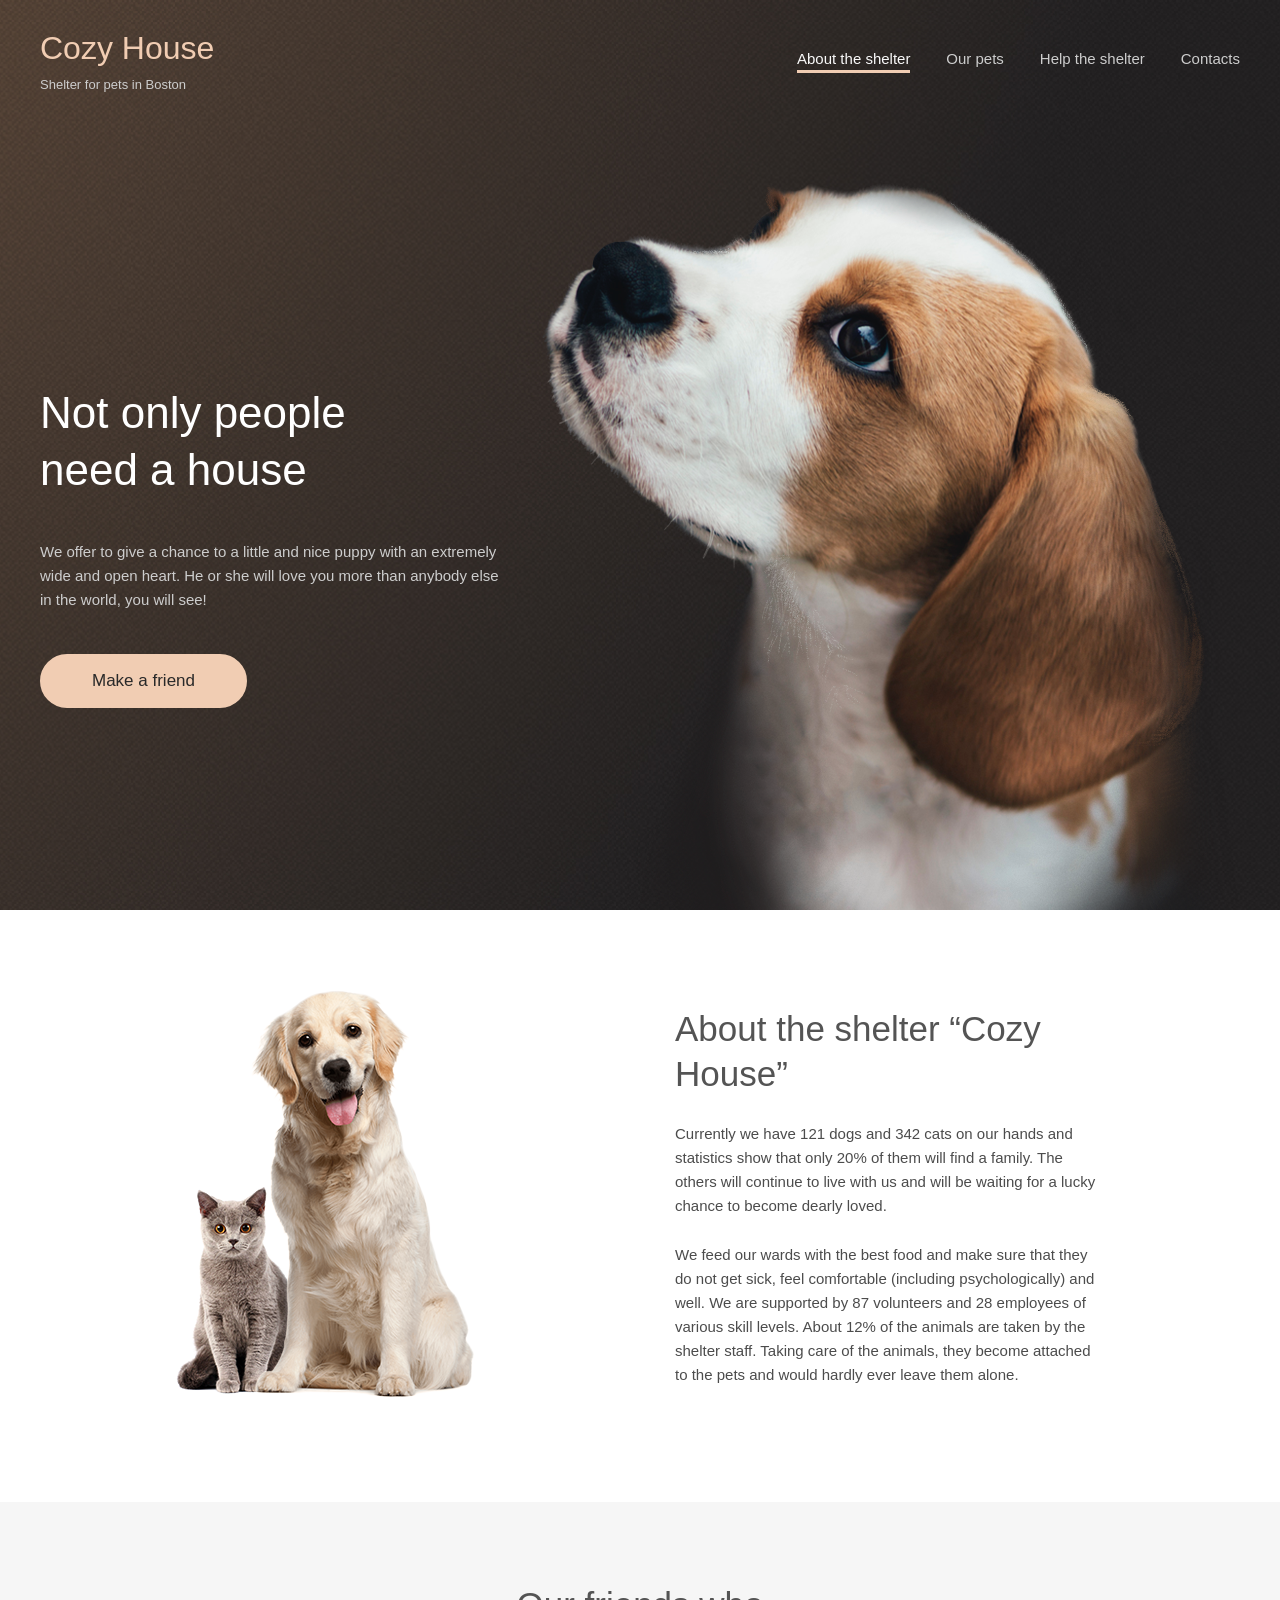
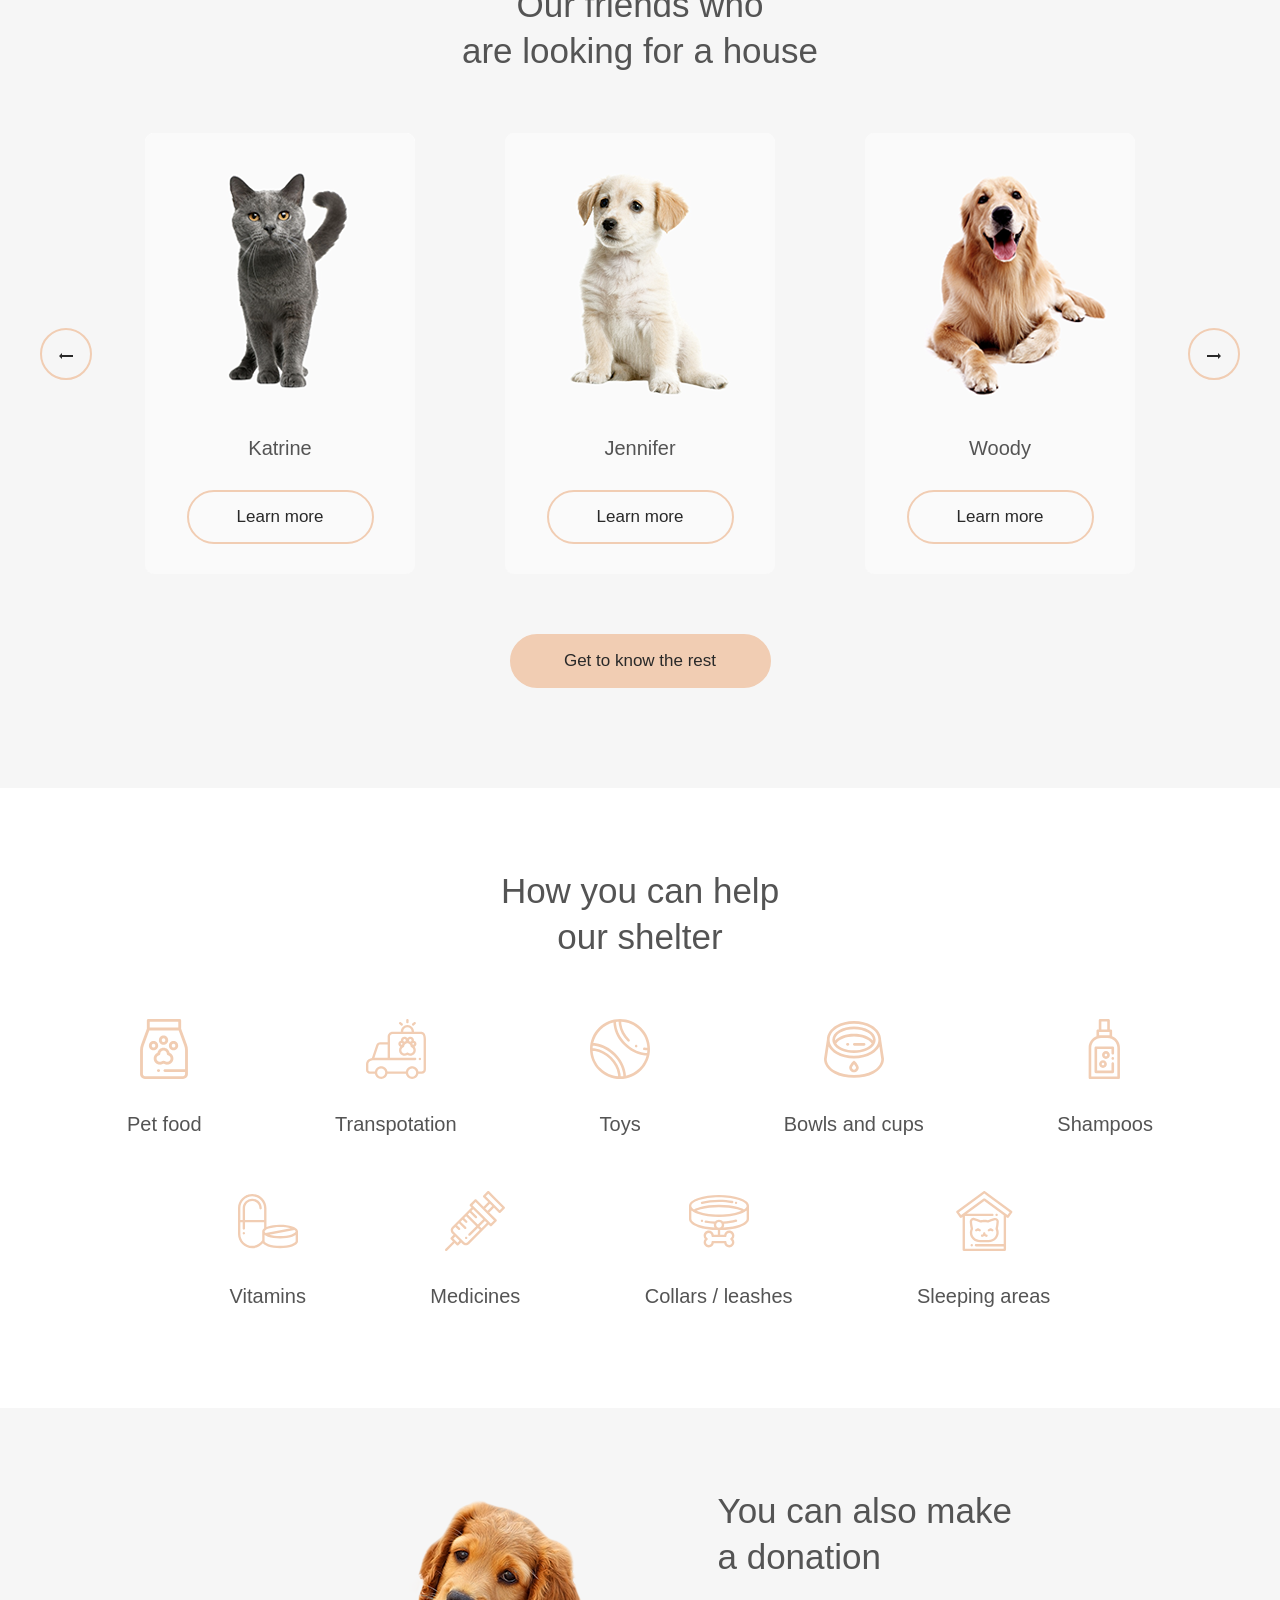
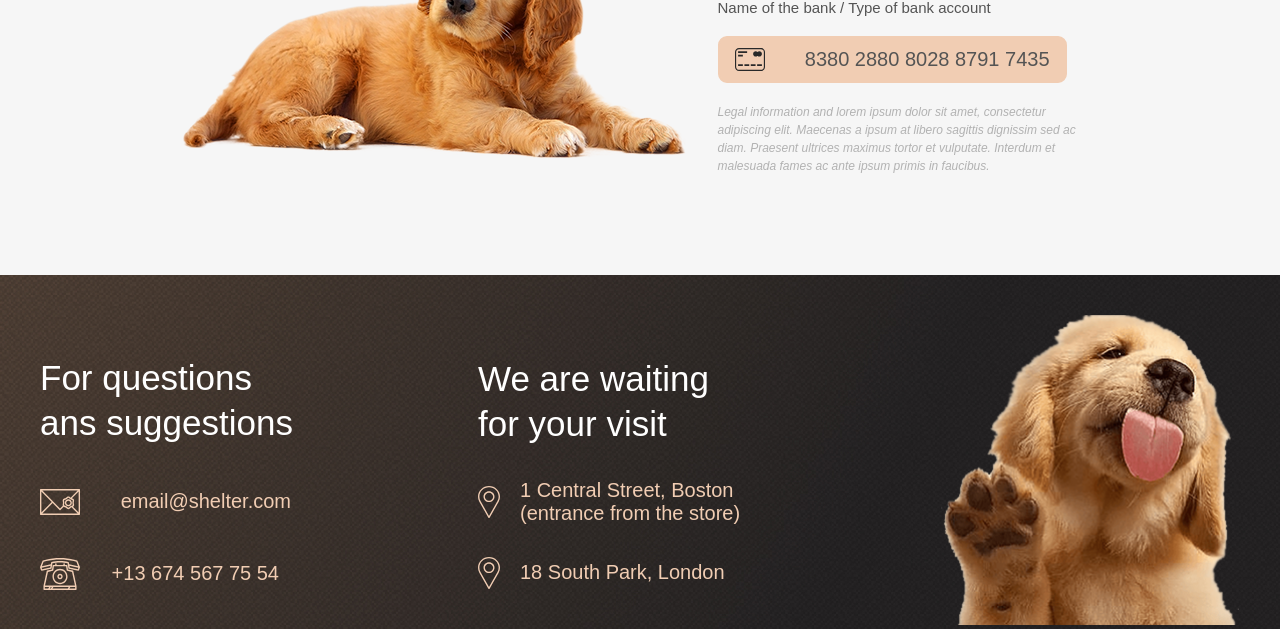
==== commit a6f3f3b1: "feat: added a favicon" ====
--- a/index.html
+++ b/index.html
@@ -5,6 +5,7 @@
   <meta charset="UTF-8">
   <meta name="viewport" content="width=device-width, initial-scale=1.0">
   <link rel="stylesheet" href="style.css">
+  <link rel="icon" href="src/img/favicon.png" type="image/png">
   <title>Cozy House</title>
 </head>
 
--- a/style.css
+++ b/style.css
@@ -20,6 +20,13 @@
   color: inherit;
   cursor: pointer;
   outline: none;
+}
+
+a {
+  text-decoration: none;
+  color: inherit;
+  background-color: transparent;
+  cursor: pointer;
 }
 
 a,
@@ -45,6 +52,7 @@
   background-color: #e5e5e5;
 }
 
+
 :root {
   --xwite: #F6F6F6;
   --xgray: #CDCDCD;
@@ -58,6 +66,39 @@
   --side-padding: 0px 40px;
 }
 
+@media (hover:hover){
+  .header-list-container li:hover {
+    color: #FAFAFA;
+    font-weight: 500;
+  }
+
+  .header-article-button-container:hover {
+    background-color: #FAFAFA;
+    cursor: pointer;
+  }
+
+  .looking-cards-block-button-container:hover {
+    background-color: #FDDCC4;
+    cursor: pointer;
+  }
+
+  .looking-main-button-container:hover {
+    background-color: #FAFAFA;
+    cursor: pointer;
+  }
+  
+  .donation-article-bank-container:hover {
+    background-color: #FAFAFA;
+    cursor: pointer;
+  }
+
+  .active-nav:hover {
+    cursor: pointer;
+    background-color: #FDDCC4;
+  }
+  
+}
+
 body {
   max-width: 1280px;
   width: 100%;
@@ -118,6 +159,8 @@
 .selected-list {
   color: #FAFAFA;
   border-bottom: 3px solid #F1CDB3;
+  pointer-events: none;
+  cursor: default;
 }
 
 .header-bottom {
@@ -160,10 +203,12 @@
   display: flex;
   justify-content: center;
   background-color: #F1CDB3;
+  border: 2px solid #F1CDB3;
   padding: 15px 0;
   border-radius: 100px;
   max-width: 207px;
   width: 100%;
+  transition: 0.5s;
 }
 
 .header-article-button-container button {
@@ -306,6 +351,7 @@
   align-items: center;
   border-radius: 100px;
   border: 2px solid #F1CDB3;
+  transition: 0.5s;
 }
 
 .looking-cards-block-button {
@@ -319,12 +365,29 @@
 }
 
 .looking-main-button-container {
+  position: relative;
   max-width: 261px;
   width: 100%;
   padding: 15px 0;
   display: flex;
   justify-content: center;
   background-color: #F1CDB3;
+  border: 2px solid #F1CDB3;
+  border-radius: 100px;
+  transition: 0.5s;
+}
+
+.relative-container {
+  position: relative;
+}
+
+.overlay-link {
+  position: absolute;
+  display: block;
+  width: 100%;
+  height: 100%;
+  top: 0;
+  left: 0;
   border-radius: 100px;
 }
 
@@ -378,7 +441,6 @@
 }
 
 .help-examples-block {
-
   display: flex;
   flex-direction: column;
   align-items: center;
@@ -390,7 +452,12 @@
   width: 100%;
 }
 
-.help-examples-block-text-container {}
+.help-examples-block-text-container p{
+  color: #545454;
+  font-family: var(--georgia);
+  font-size: 20px;
+  letter-spacing: 6%;
+}
 
 .donation {
   display: flex;
@@ -449,6 +516,8 @@
   border-radius: 9px;
   justify-content: space-between;
   align-items: center;
+  border: 2px solid #F1CDB3;
+  transition: 0.5s;
 }
 
 .donation-article-bank-img-container {
@@ -543,7 +612,7 @@
   width: 100%;
   display: flex;
   flex-direction: column;
-  gap: 40px;
+  gap: 32px;
 }
 
 .footer-location-header-container {
@@ -585,6 +654,13 @@
   letter-spacing: 6%;
 }
 
-.footer-location-line-container {}
-
-.footer-main-img-container {}+.active-nav {
+  display: flex;
+  justify-content: center;
+  align-items: center;
+  width: 52px;
+  height: 52px;
+  border: 2px solid #F1CDB3;
+  border-radius: 50%;
+  transition: 0.5s;
+}
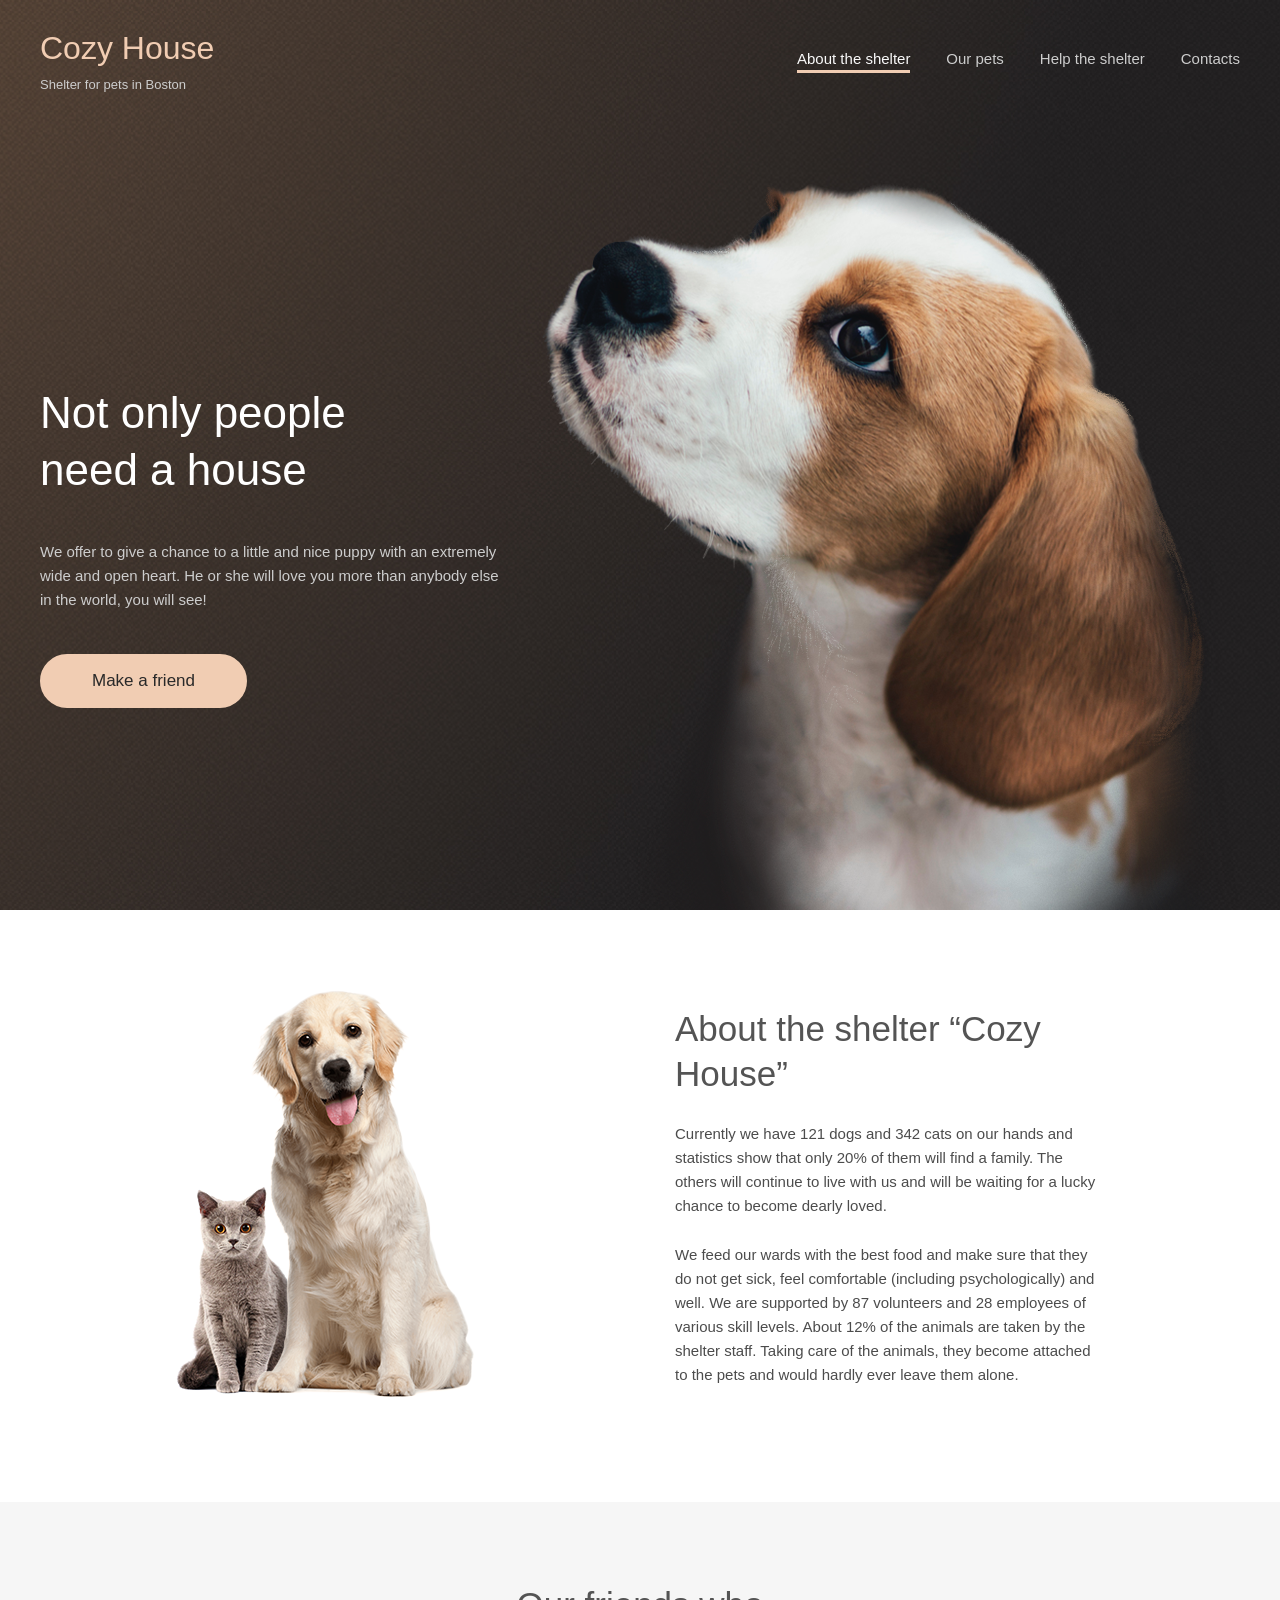
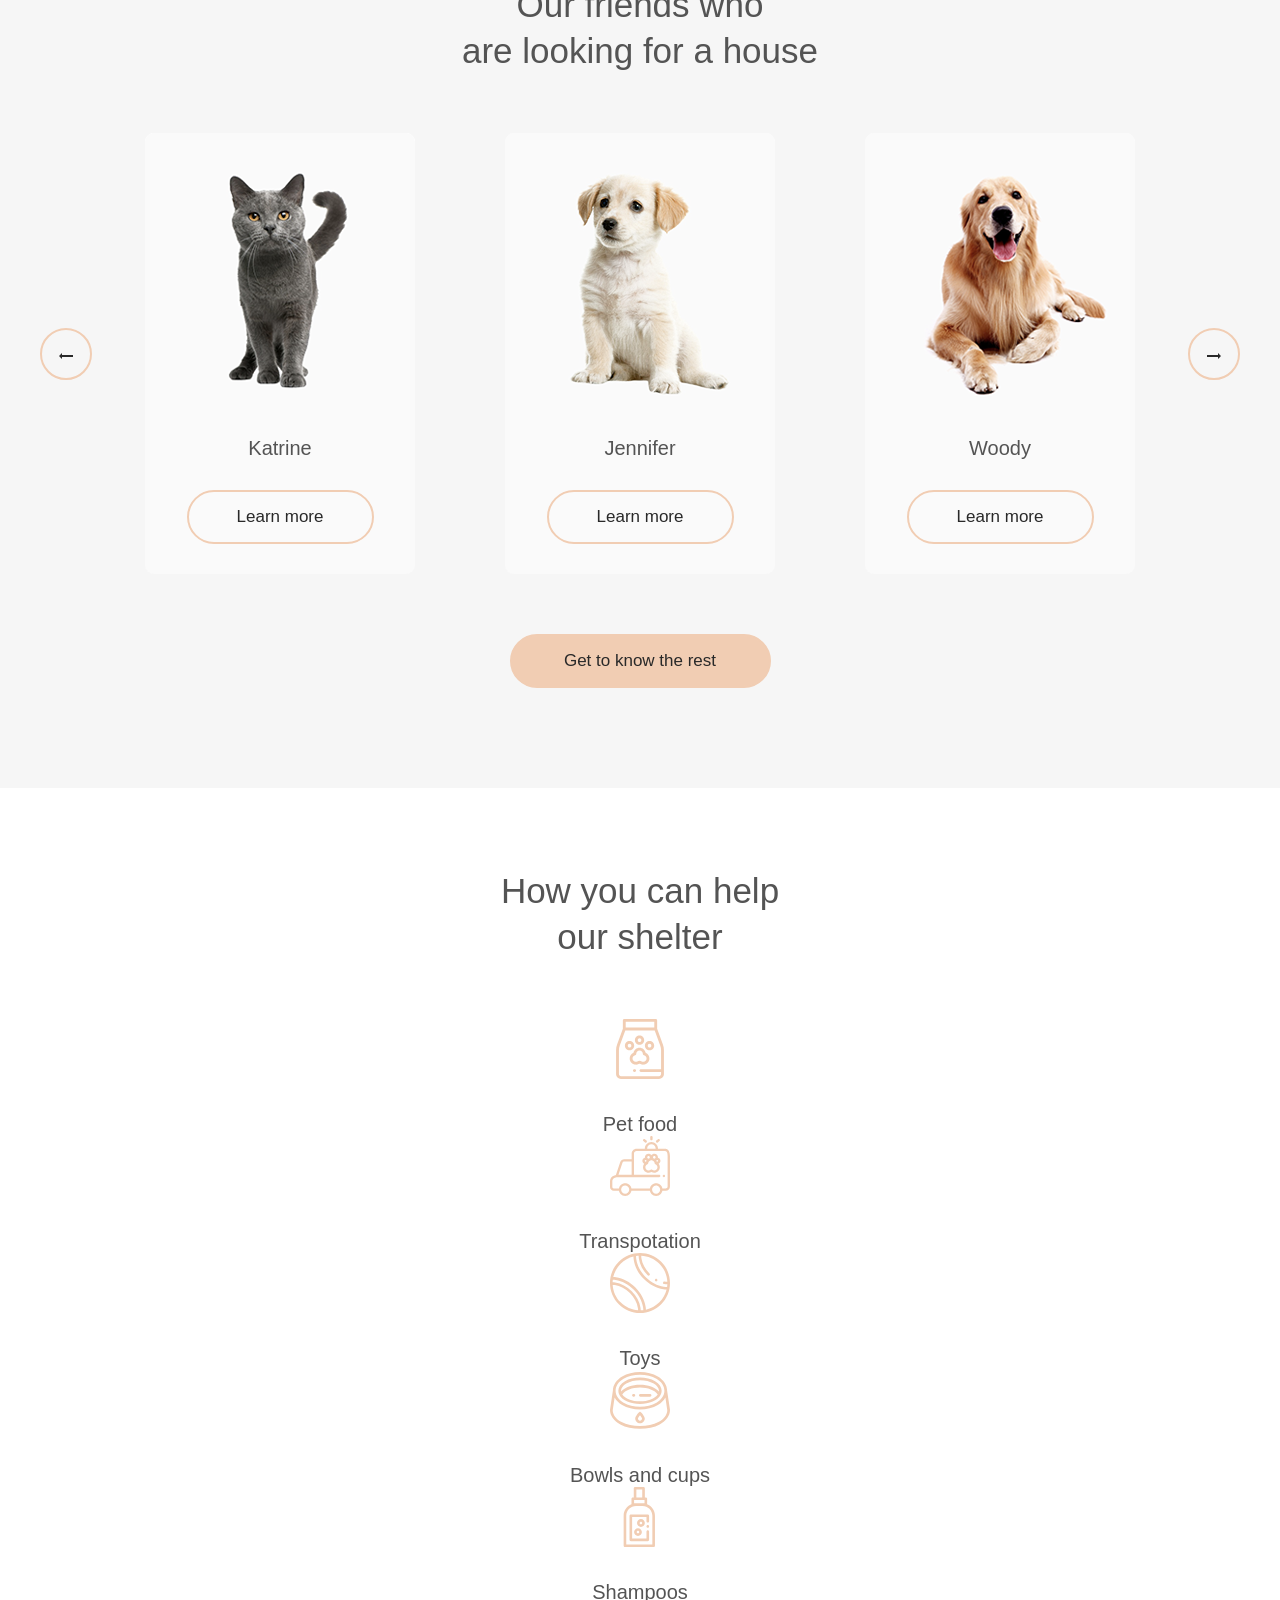
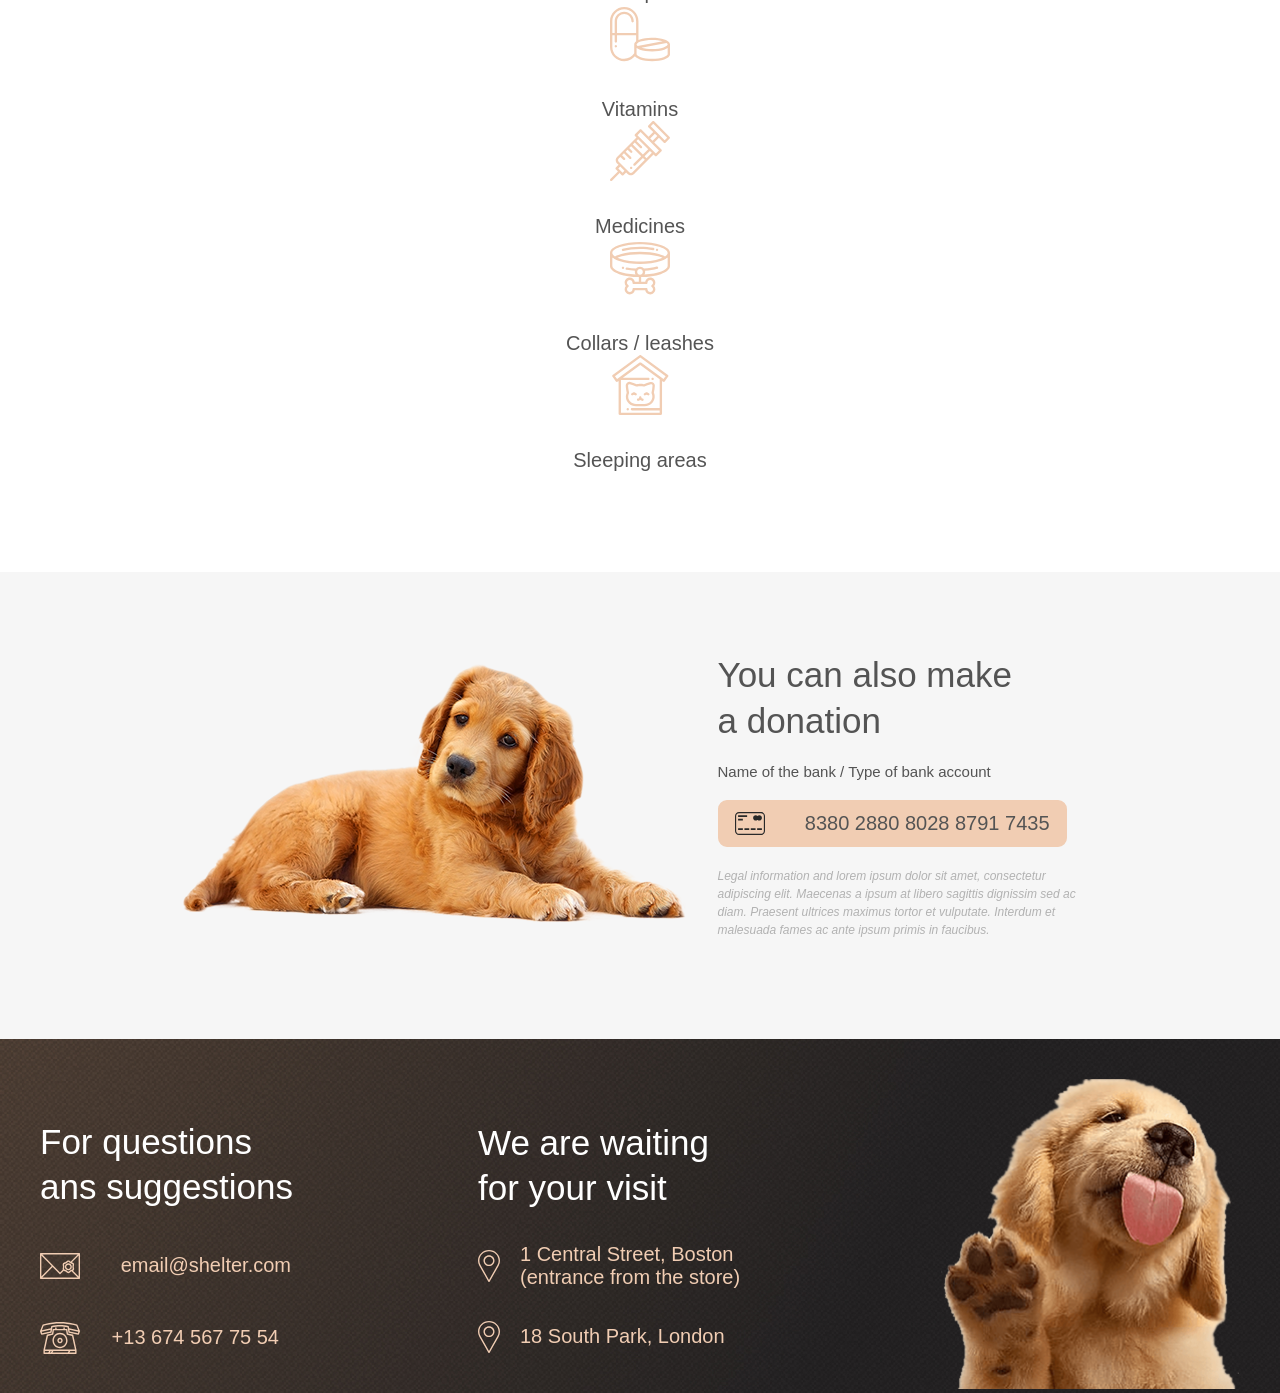
==== commit 1c676189: "fix: corrected structer for the one block" ====
--- a/index.html
+++ b/index.html
@@ -163,7 +163,7 @@
       </div>
 
       <div class="help-examples-container">
-        <div class="help-flex1">  
+        <div class="help-grid1">  
           <div class="help-examples-block">
             <div class="help-examples-block-img-container">
               <img src="src/img/icon-pet-food.svg" alt="an icon of dog food">
@@ -213,9 +213,7 @@
               <p>Shampoos</p>
             </div>
           </div>
-        </div>
-
-        <div class="help-flex2">  
+
           <div class="help-examples-block">
             <div class="help-examples-block-img-container">
               <img src="src/img/icon-vitamins.svg" alt="an icon of some medicines">
@@ -225,7 +223,7 @@
               <p>Vitamins</p>
             </div>
           </div>
-
+          
           <div class="help-examples-block">
             <div class="help-examples-block-img-container">
               <img src="src/img/icon-medicines.svg" alt="an icon of a syringe">
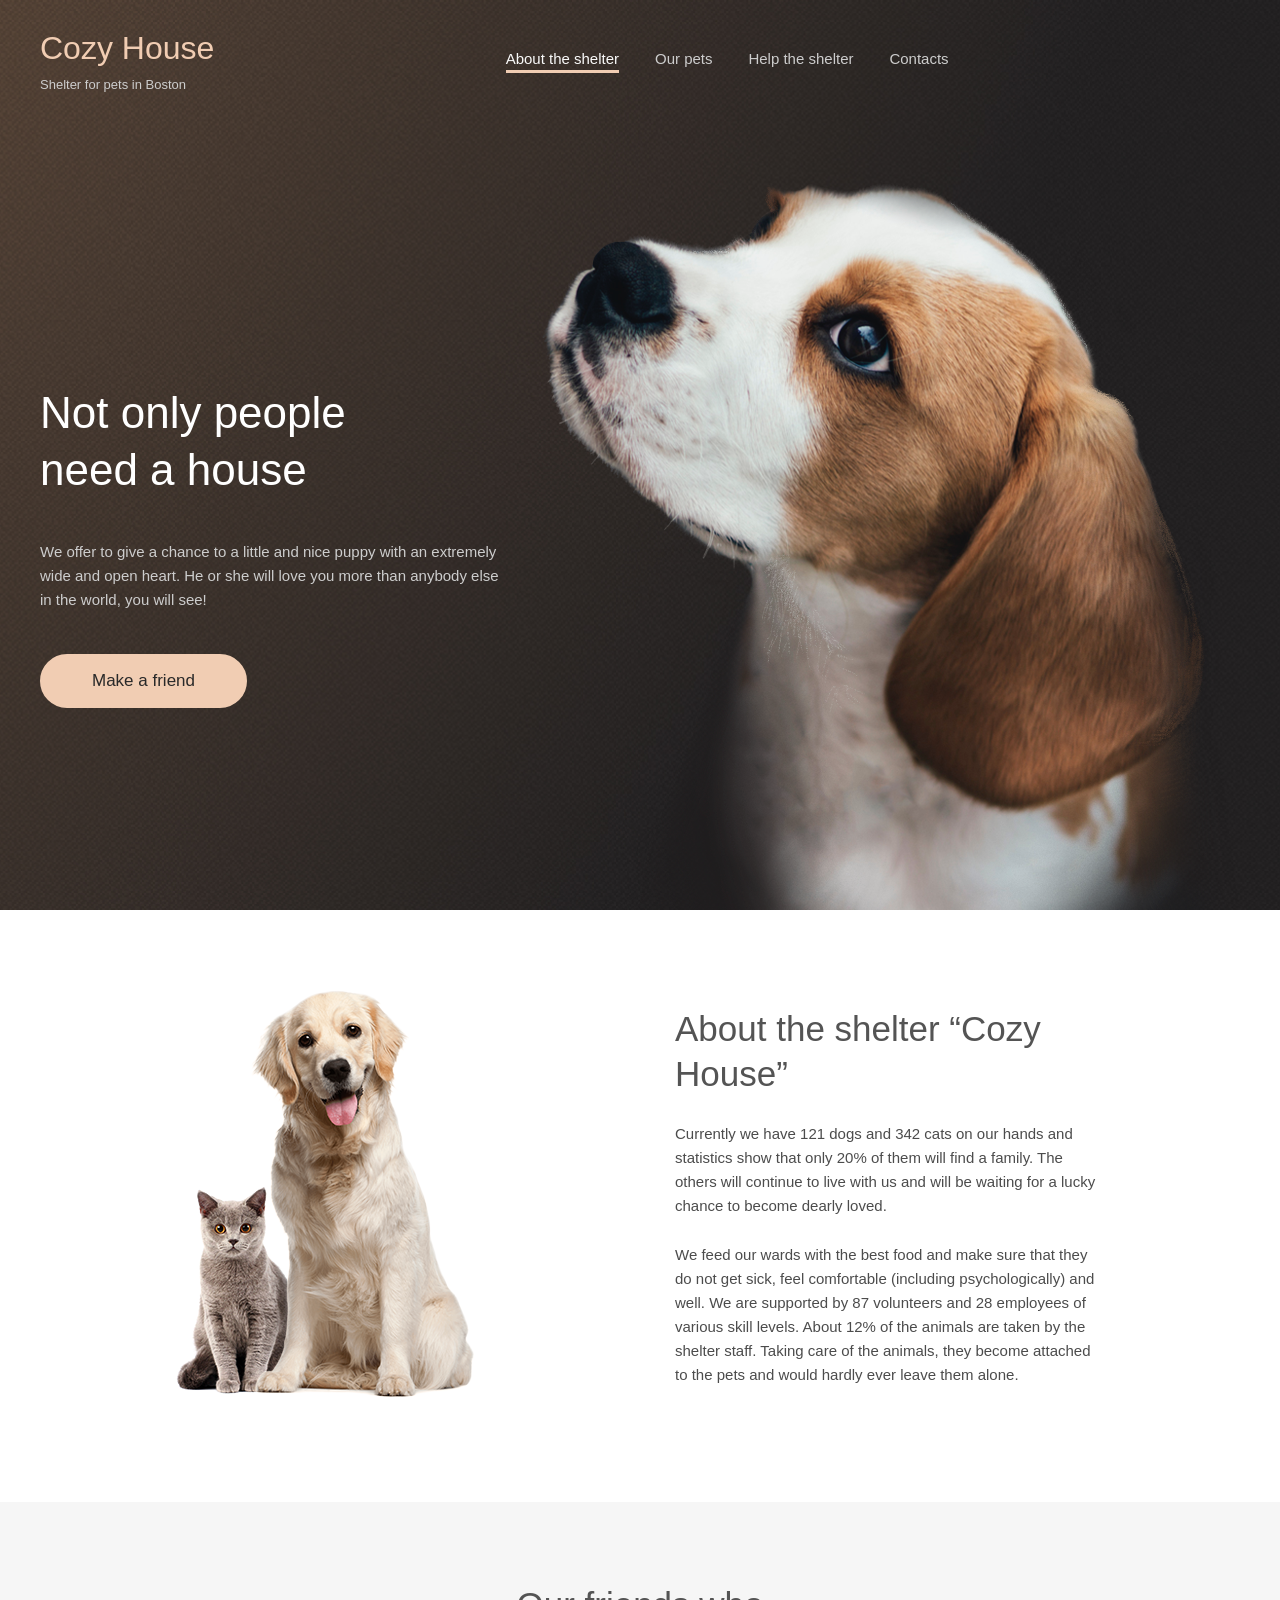
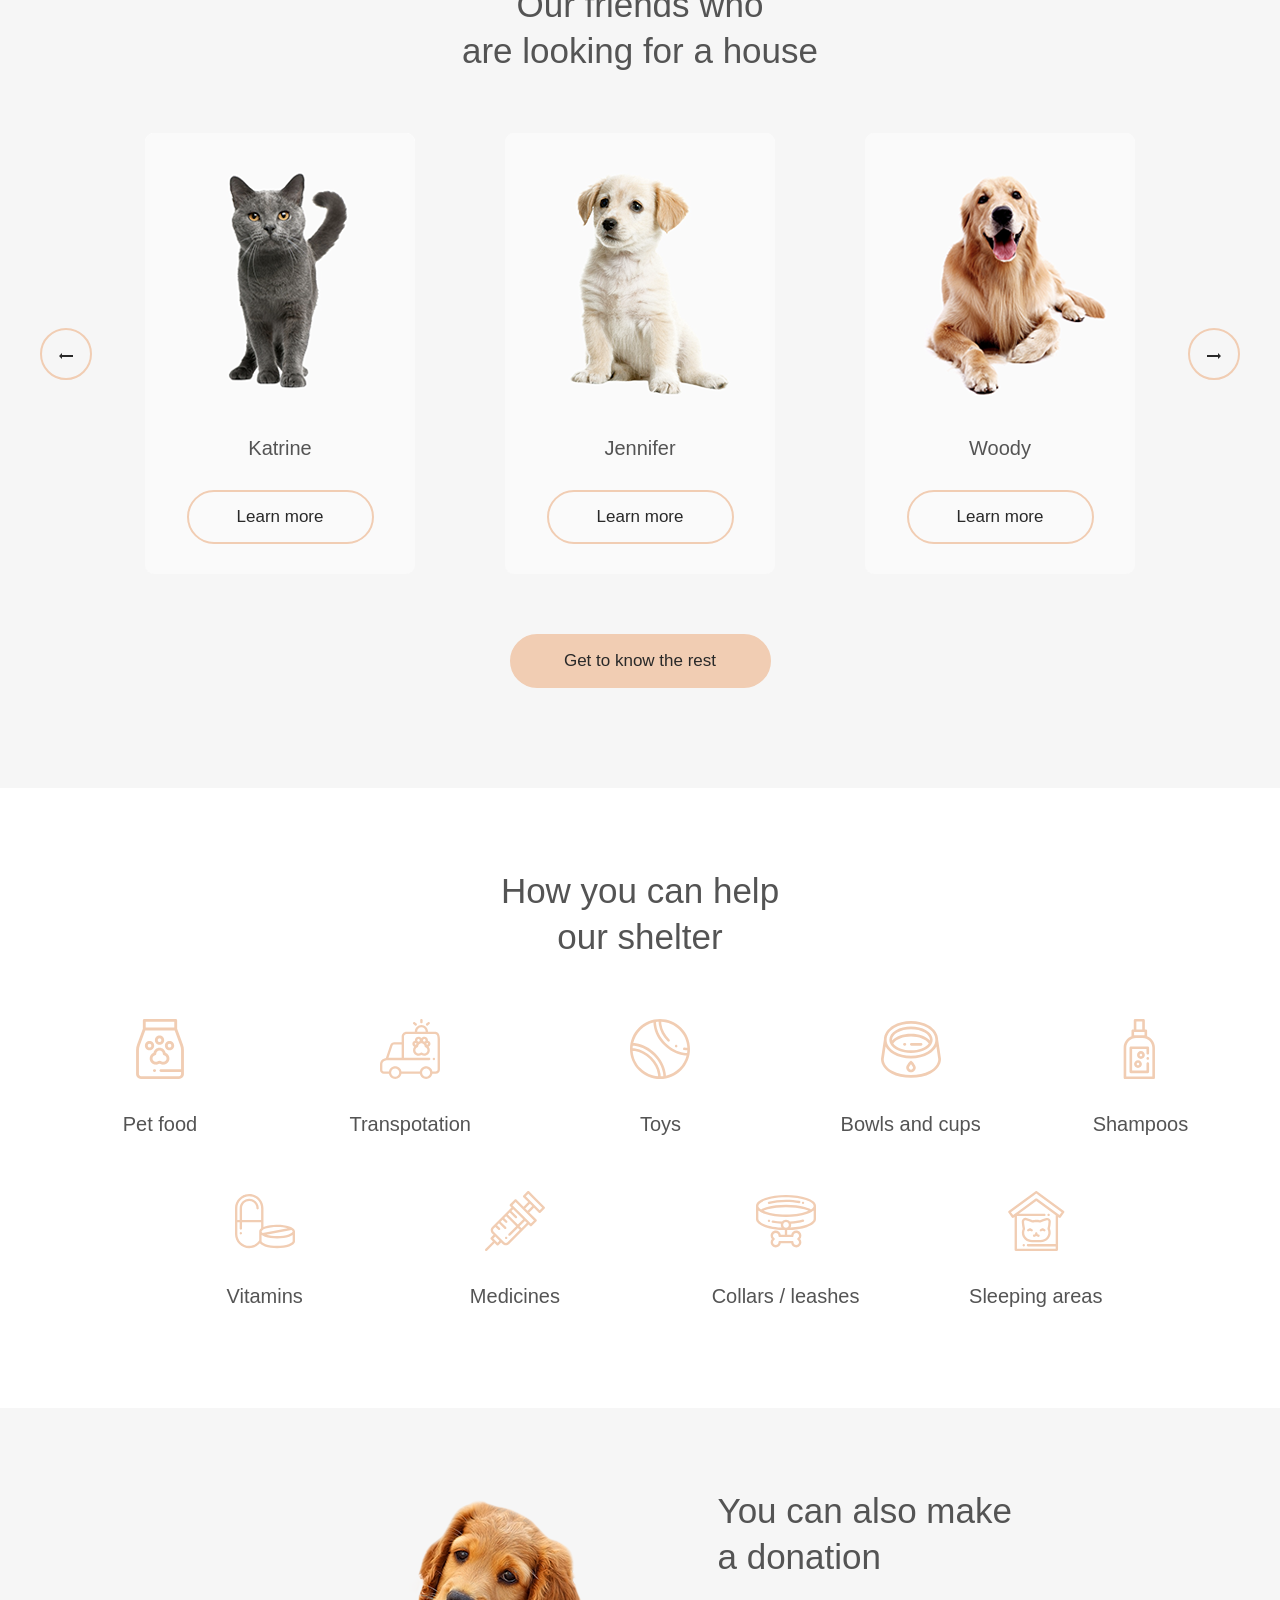
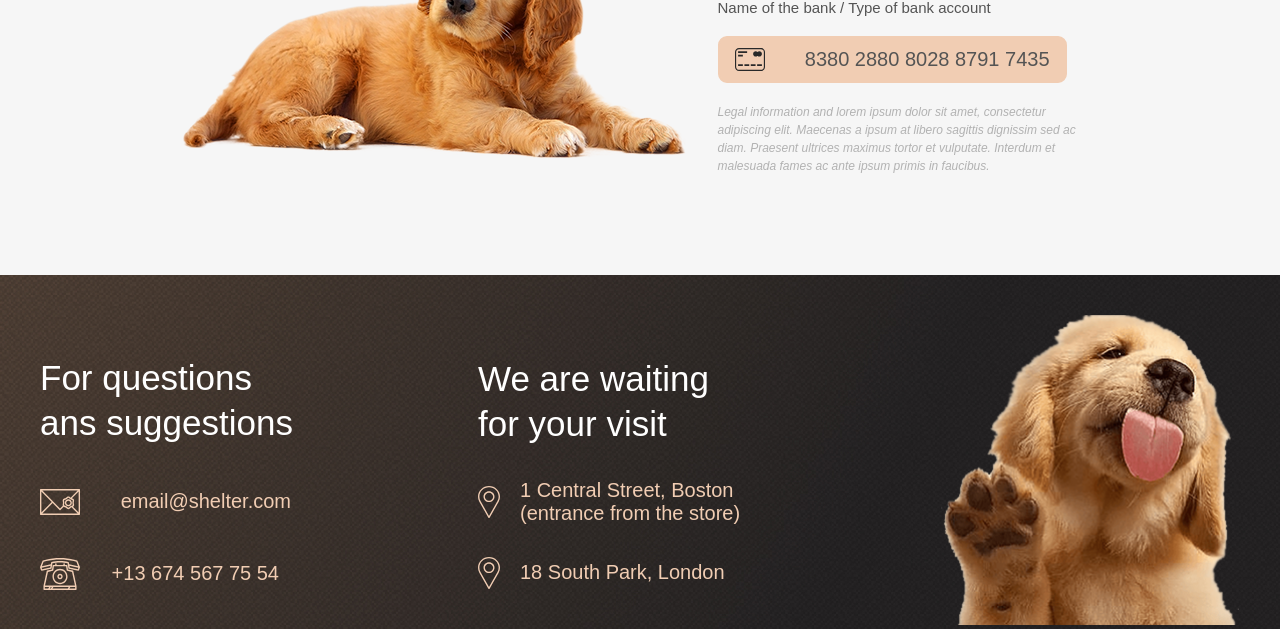
==== commit 2d69c2a7: "feat: coorected some classes for adaptive design" ====
--- a/index.html
+++ b/index.html
@@ -28,6 +28,12 @@
           <li><a href="#contacts">Contacts</a></li>
         </ul>
       </div>
+
+      <div class="burger-container">
+        <span></span>
+        <span></span>
+        <span></span>
+      </div>
     </section>
 
     <section class="header-bottom">
@@ -94,13 +100,13 @@
       </div>
 
       <div class="looking-cards-container">
-        <div class="looking-cards-left-arr-container active-nav">
+        <div class="looking-cards-left-arr-container item1 active-nav">
           <button>
             <img src="src/img/left-arr-act.svg">
           </button>
         </div>
 
-        <div class="looking-cards-outer-flex">
+        <div class="looking-cards-outer-flex item2">
           <div class="looking-cards-block" id="Katrine">
             <div class="looking-cards-block-img-container">
               <img src="src/img/pets-katrine.png" alt="a cute cat">
@@ -144,7 +150,7 @@
           </div>
         </div>
 
-        <div class="looking-cards-left-arr-container active-nav">
+        <div class="looking-cards-left-arr-container item3 active-nav">
           <button>
             <img src="src/img/right-arr-act.svg" alt="a button to scroll pet cards to the right">
           </button>
--- a/style.css
+++ b/style.css
@@ -64,6 +64,7 @@
   --georgia: Georgia, sans-serif;
   --arial: Arial, sans-serif;
   --side-padding: 0px 40px;
+  --tablet: 810px;
 }
 
 @media (hover:hover){
@@ -168,6 +169,7 @@
   justify-content: space-between;
   align-items: center;
 }
+
 
 .header-article-container {
   display: flex;
@@ -233,6 +235,23 @@
   width: 100%;
 }
 
+@media (max-width: 810px) {
+  .header-bottom {
+    flex-direction: column;
+    gap: 100px;
+  }
+
+  .header-img-container {
+    max-width: 569px;
+    width: 100%;
+    align-self: flex-end;
+  }
+
+  .header-article-button-container {
+    align-self: center;
+  }
+}
+
 .main {}
 
 .about {
@@ -241,7 +260,31 @@
   padding: 0 175px 0 175px;
   display: flex;
   justify-content: space-between;
-  align-items: center;
+  gap: 30px;
+  align-items: center;
+}
+
+@media (max-width: 950px) {
+  .about {
+    padding: 0 100px 100px;
+  }
+}
+
+@media (max-width: 810px) {
+  .about {
+    flex-direction: column;
+    gap: 80px;
+  }
+
+  .about-img-container {
+    order: 1;
+  }
+}
+
+@media (max-width: 518px) {
+  .about {
+    padding: 0 50px 0 50px;
+  }
 }
 
 .about-img-container {
@@ -312,14 +355,15 @@
   display: flex;
   justify-content: space-between;
   align-items: center;
+  gap: 12px;
 }
 
 .looking-cards-outer-flex {
-  display: flex;
-  gap: 90px;
-}
-
-.looking-cards-left-arr-container {}
+  max-width: 990px;
+  width: 100%;
+  display: flex;
+  justify-content: space-between;
+}
 
 .looking-cards-block {
   border-radius: 9px;
@@ -332,8 +376,6 @@
   gap: 30px;
 }
 
-.looking-cards-block-img-container {}
-
 .looking-cards-block-name-container p {
   color: #545454;
   font-size: 20px;
@@ -361,8 +403,6 @@
   letter-spacing: 6%;
 }
 
-.white-button {
-}
 
 .looking-main-button-container {
   position: relative;
@@ -398,6 +438,20 @@
   font-family: var(--georgia);
 }
 
+@media (max-width: 1032px) {
+  .looking-cards-outer-flex > :last-child {
+    display: none;
+  }
+
+  .looking {
+    padding: 80px 30px 100px 30px;
+  }
+
+  .looking-cards-outer-flex {
+    max-width: 600px;
+  }
+}
+
 .help {
   padding: 80px 40px 100px 40px;
   display: flex;
@@ -421,7 +475,7 @@
 }
 
 .help-examples-container {
-  max-width: 1026px;
+  max-width: 1126px;
   width: 100%;
   display: flex;
   flex-direction: column;
@@ -429,18 +483,61 @@
   gap: 55px;
 }
 
-.help-flex1{
-  width: 100%;
-  display: flex;
-  justify-content: space-between;
-}
-.help-flex2{
-  width: 80%;
-  display: flex;
-  justify-content: space-between;
+.help-grid1{
+  width: 100%;
+  display: grid;
+  grid-template-columns: repeat(9, 1fr);
+  row-gap: 55px;
+}
+
+.help-grid1 > :nth-child(1) {
+  grid-row: 1;
+  grid-column: 1 / 3;
+}
+
+.help-grid1 > :nth-child(2) {
+  grid-row: 1;
+  grid-column: 3 / 5;
+}
+
+.help-grid1 > :nth-child(3) {
+  grid-row: 1;
+  grid-column: 5 / 7;
+}
+
+.help-grid1 > :nth-child(4) {
+  grid-row: 1;
+  grid-column: 7 / 9;
+}
+
+.help-grid1 > :nth-child(5) {
+  grid-row: 1;
+  grid-column: 9 / 10;
+}
+
+.help-grid1 > :nth-child(6) {
+  grid-row: 2;
+  grid-column: 2 / 3;
+}
+
+.help-grid1 > :nth-child(7) {
+  grid-row: 2;
+  grid-column: 4 / 5;
+}
+
+.help-grid1 > :nth-child(8) {
+  grid-row: 2;
+  grid-column: 6 / 8;
+}
+
+.help-grid1 > :nth-child(9) {
+  grid-row: 2;
+  grid-column: 8 / 10;
 }
 
 .help-examples-block {
+  max-width: 166px;
+  width: 100%;
   display: flex;
   flex-direction: column;
   align-items: center;
@@ -457,6 +554,40 @@
   font-family: var(--georgia);
   font-size: 20px;
   letter-spacing: 6%;
+}
+
+@media (max-width: 885px) {
+  .help-grid1 {
+    grid-template-columns: repeat(3, 1fr);
+  }
+
+  .help-grid1 > :nth-child(1),
+  .help-grid1 > :nth-child(2),
+  .help-grid1 > :nth-child(3),
+  .help-grid1 > :nth-child(4),
+  .help-grid1 > :nth-child(5),
+  .help-grid1 > :nth-child(6),
+  .help-grid1 > :nth-child(7),
+  .help-grid1 > :nth-child(8),
+  .help-grid1 > :nth-child(9) {
+    grid-row: auto;
+    grid-column: auto;
+    margin: 0 auto;
+  }
+}
+
+@media (max-width: 593px) {
+  .help {
+    padding: 80px 10px 100px 10px;
+  }
+
+  .help p {
+    font-size: 15px;
+  }
+
+  .help-grid1 {
+    grid-template-columns: 1fr 1fr;
+  }
 }
 
 .donation {
@@ -546,17 +677,33 @@
   font-style: italic;
 }
 
+@media (max-width: 900px) {
+  .donation-flex {
+    flex-direction: column;
+    gap: 60px;
+  }
+
+  .donation-img-container {
+    order: 1;
+  }
+
+  .donation-img-container img {
+    width: 100%;
+  }
+}
+
 .footer {
   background: url('src/img/header.jpg') no-repeat center / cover;
   padding: 40px 40px 0 40px;
   display: flex;
   justify-content: space-between;
   align-items: center;
+  gap: 30px;
 }
 
 .footer-questions-container {
-  max-width: 278px;
-  width: 100%;
+  width: 278px;
+  min-width: 278px;
   display: flex;
   flex-direction: column;
   gap: 40px;
@@ -608,8 +755,8 @@
 }
 
 .footer-location-container {
-  max-width: 302px;
-  width: 100%;
+  width: 302px;
+  min-width: 302px;
   display: flex;
   flex-direction: column;
   gap: 32px;
@@ -663,4 +810,43 @@
   border: 2px solid #F1CDB3;
   border-radius: 50%;
   transition: 0.5s;
+}
+
+@media (max-width: 996px) {
+  .footer {
+    flex-wrap: wrap;
+    row-gap: 65px;
+  }
+
+  .footer-main-img-container {
+    margin: 0 auto;
+  }  
+}
+
+@media (max-width: 700px) {
+  .footer {
+    flex-direction: column;
+    align-items: center;
+    padding: 40px 10px 0 10px;
+  }
+
+  .footer-questions-header-container h2 {
+    font-size: 25px;
+    text-align: center;
+  }
+
+  .footer-location-header-container h2 {
+    font-size: 25px;
+    text-align: center;
+  }
+
+  .footer-main-img-container {
+    max-width: 260px;
+    width: 100%;
+  }
+
+  .footer-main-img-container img {
+    width: 100%;
+  }
+
 }
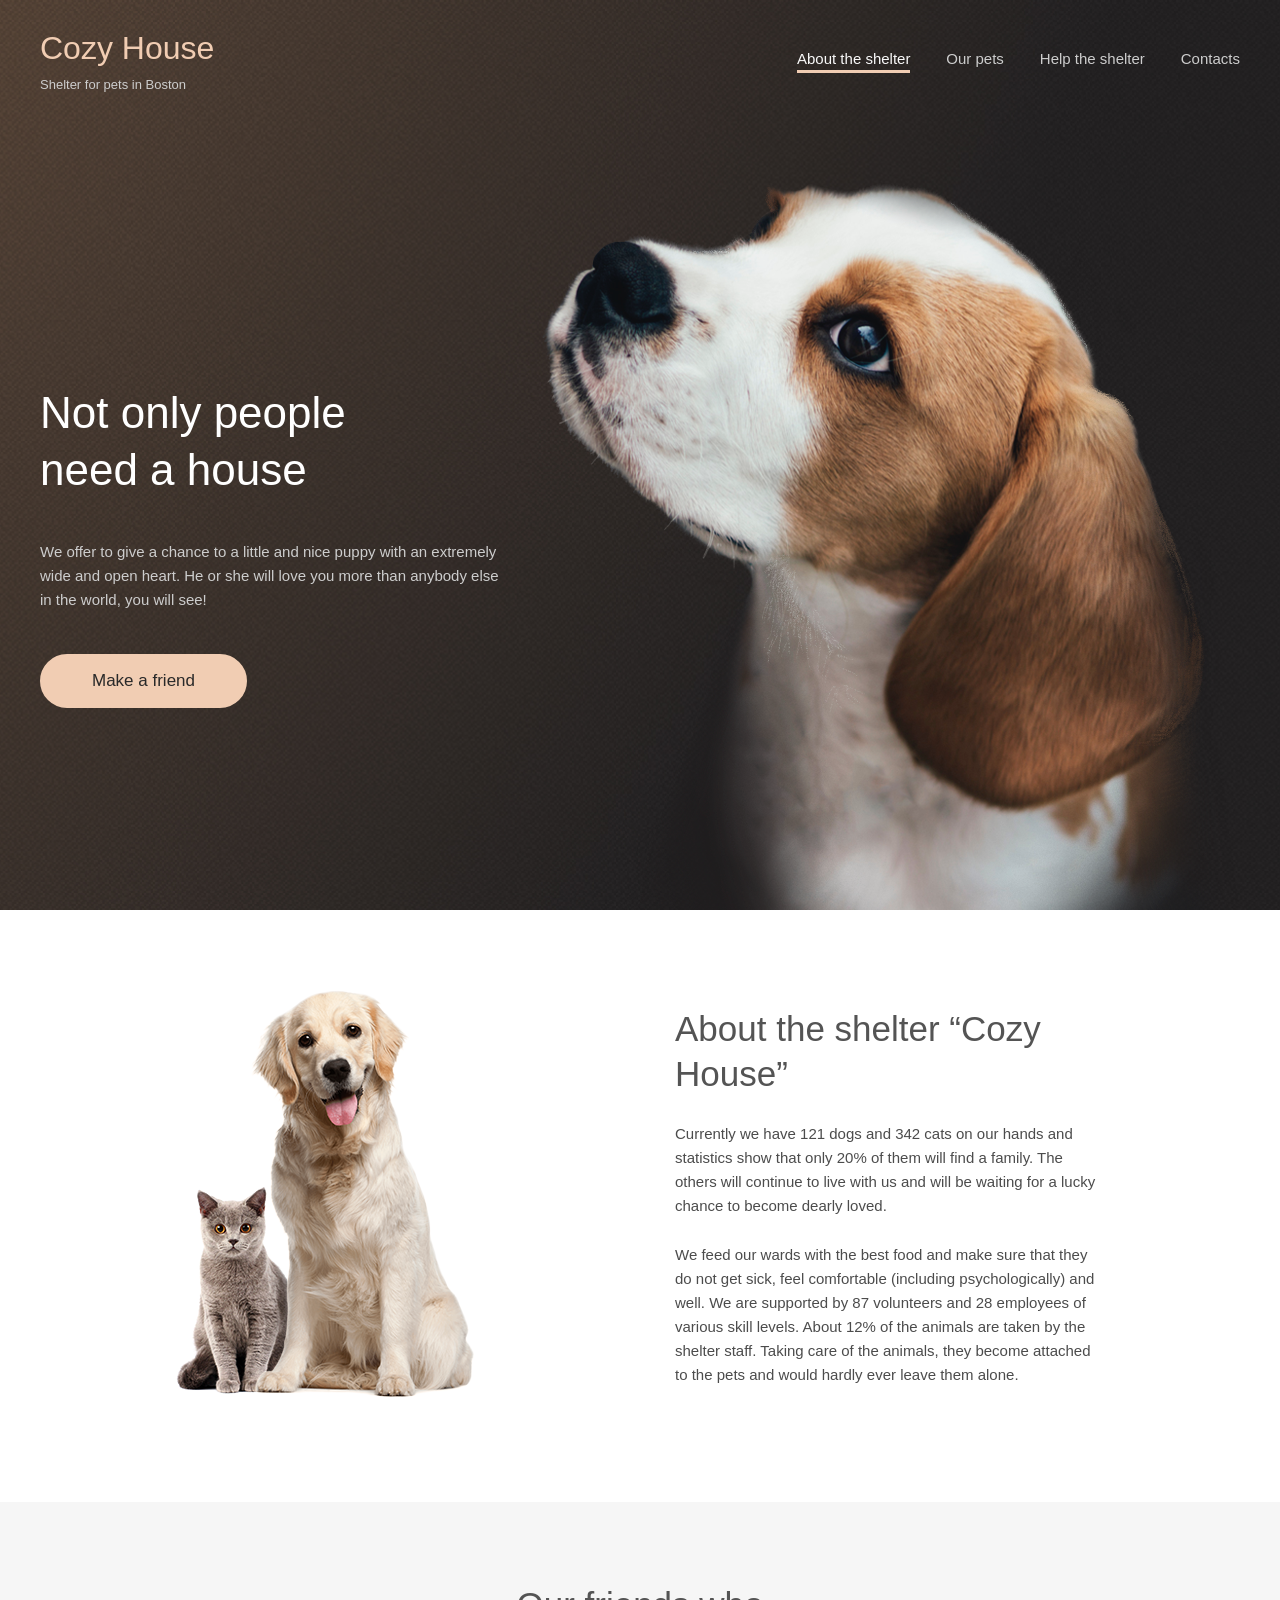
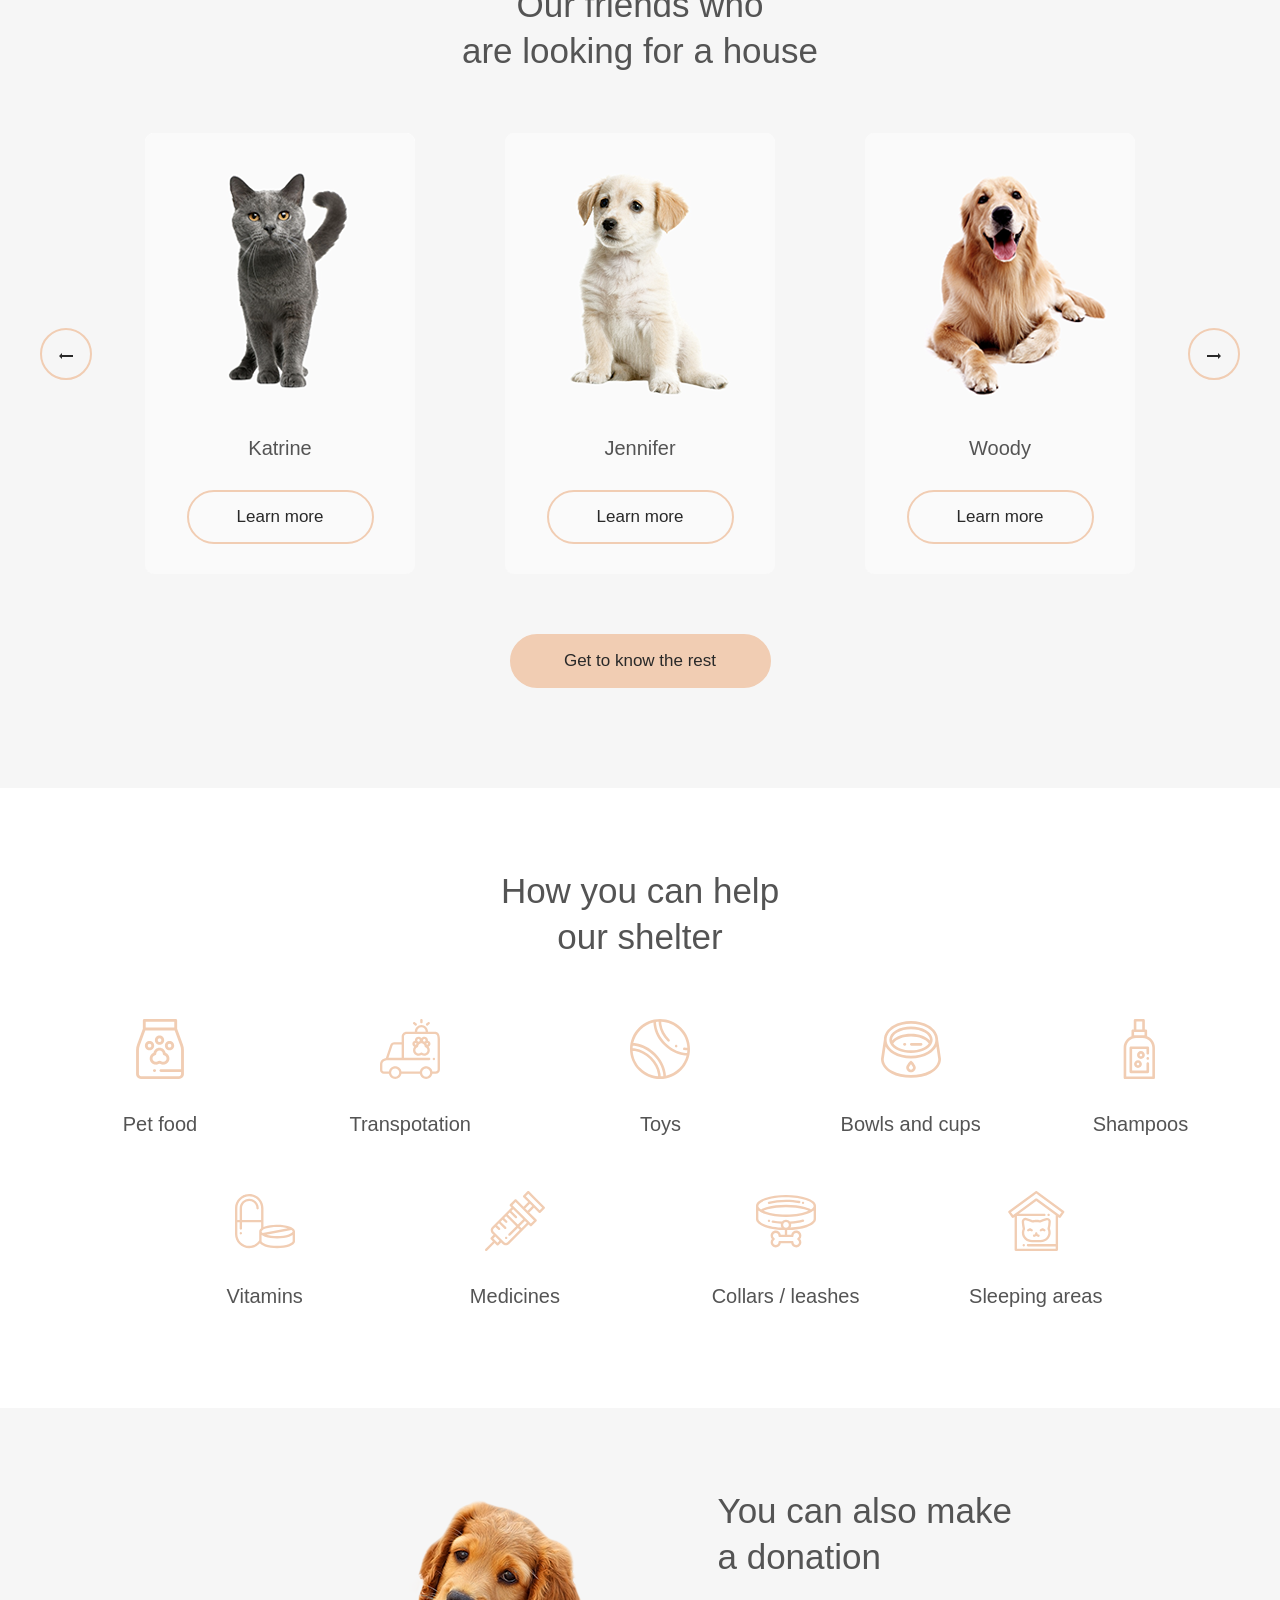
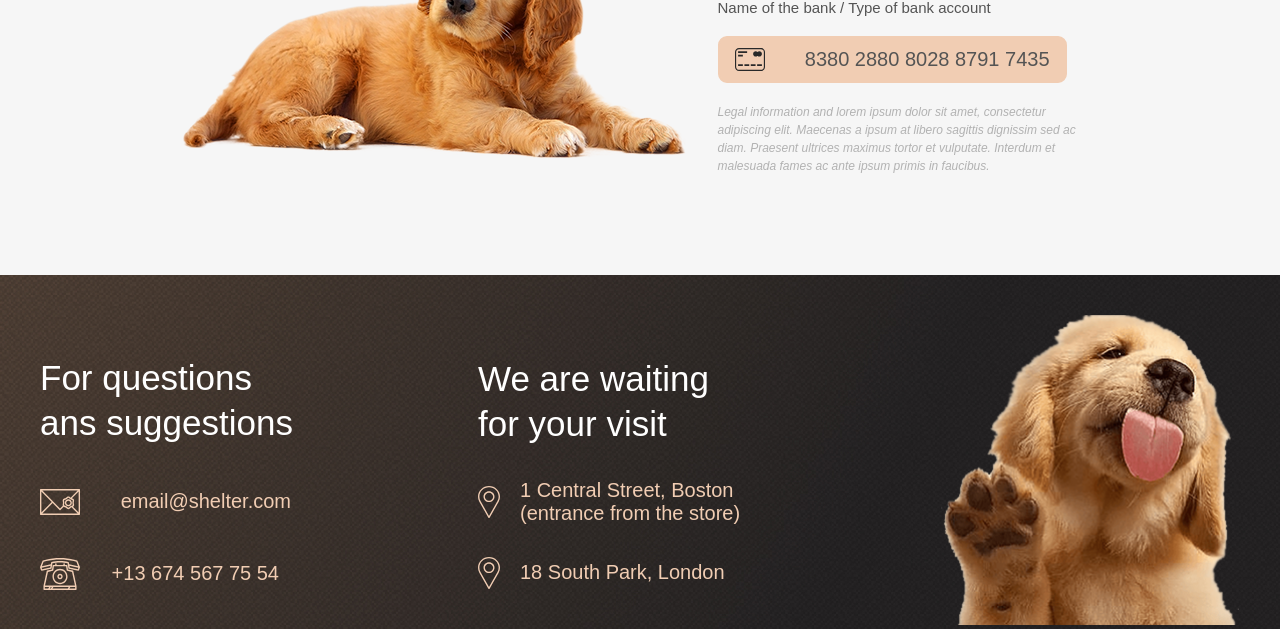
==== commit 35ba4be4: "fix: correct img attribute for validation" ====
--- a/index.html
+++ b/index.html
@@ -102,7 +102,7 @@
       <div class="looking-cards-container">
         <div class="looking-cards-left-arr-container item1 active-nav">
           <button>
-            <img src="src/img/left-arr-act.svg">
+            <img src="src/img/left-arr-act.svg" alt="a cute animal as well">
           </button>
         </div>
 
--- a/style.css
+++ b/style.css
@@ -105,6 +105,7 @@
   width: 100%;
   font-family: var(--arial);
   background-color: #fff;
+  overflow-x: hidden;
 }
 
 h1 {
@@ -132,6 +133,7 @@
   background: url('src/img/header.jpg') no-repeat center / cover;
   padding: 30px 40px 0 40px;
 }
+
 
 .header-top {
   display: flex;
@@ -236,6 +238,10 @@
 }
 
 @media (max-width: 810px) {
+  .header-top {
+    margin-bottom: 60px;
+  }
+
   .header-bottom {
     flex-direction: column;
     gap: 100px;
@@ -252,6 +258,52 @@
   }
 }
 
+.burger-container {
+  display: none;
+  width: 30px;
+  flex-direction: column;
+  gap: 10px;
+}
+
+.burger-container span {
+  display: block;
+  width: 100%;
+  height: 1px;
+  background-color: #F1CDB3;
+}
+
+@media (max-width: 732px) {
+  .header-list-container {
+    display: none;
+  }
+
+  .burger-container {
+    display: flex;
+  }
+}
+
+@media (max-width: 384px) {
+  .header {
+    padding: 30px 20px 0 20px;
+  }
+
+  .header-article {
+    align-items: center;
+  }
+
+  .header-article-header-text-container h2 {
+    font-size: 25px;
+    text-align: center;
+  }
+
+  .header-article-main-text p {
+    text-align: center;
+  }
+
+}
+
+
+
 .main {}
 
 .about {
@@ -264,9 +316,10 @@
   align-items: center;
 }
 
+
 @media (max-width: 950px) {
   .about {
-    padding: 0 100px 100px;
+    padding: 0 100px 0 100px;
   }
 }
 
@@ -292,6 +345,10 @@
   width: 100%;
 }
 
+.about-img-container img {
+  width: 100%;
+}
+
 .about-text-container {
   max-width: 430px;
   width: 100%;
@@ -311,6 +368,18 @@
   line-height: 130%;
   letter-spacing: 6%;
   color: #545454;
+}
+
+@media (max-width: 408px) {
+  .about {
+    margin: 42px 0 42px 0;
+    padding: 0 25px;
+  }
+
+  .about-text-header-container h2 {
+    text-align: center;
+    font-size: 25px;
+  }
 }
 
 .about-text-fisrt-container p {
@@ -450,6 +519,41 @@
   .looking-cards-outer-flex {
     max-width: 600px;
   }
+}
+
+@media (max-width: 734px) {
+    .looking {
+      padding: 42px 10px 42px 10px;
+      gap: 42px;
+    }
+
+    .looking-cards-outer-flex > :nth-child(2) {
+       display: none;
+    }
+
+    .looking-cards-outer-flex {
+      max-width: 300px;
+       justify-content: center;
+    }
+
+    .looking-cards-container {
+      display: grid;
+      place-items: center;
+      gap: 20px;
+      grid-template-columns: repeat(2, 1fr);
+      grid-template-areas: 
+      'item2 item2'
+      'item1 item3';
+    }
+
+    .item1 { grid-area: item1; }
+    .item2 { grid-area: item2; }
+    .item3 { grid-area: item3; }
+
+    .looking-header-container h2 {
+      font-size: 25px;
+      white-space: normal;
+    }
 }
 
 .help {
@@ -578,7 +682,8 @@
 
 @media (max-width: 593px) {
   .help {
-    padding: 80px 10px 100px 10px;
+    padding: 42px 10px 42px 10px;
+    gap: 42px;
   }
 
   .help p {
@@ -587,6 +692,19 @@
 
   .help-grid1 {
     grid-template-columns: 1fr 1fr;
+    row-gap: 30px;
+  }
+
+  .help-header-container {
+    max-width: 220px;
+  }
+
+  .help-header-container h2 {
+    font-size: 25px;
+  }
+
+  .help-examples-block {
+    gap: 20px;
   }
 }
 
@@ -692,6 +810,44 @@
   }
 }
 
+@media (max-width: 432px) {
+  .donation {
+    padding: 42px 10px;
+  }
+
+  .donation-article-text-container p {
+    letter-spacing: 0;
+  }
+
+  .donation-article-additional-text-container {
+    max-width: 349px;
+    width: auto;
+  }
+  
+  .donation-flex {
+    gap: 42px;
+  }
+
+  .donation-article-container {
+    align-items: center;
+  }
+
+  .donation-article-bank-text-container p {
+    font-size: 15px;
+    letter-spacing: 0;
+  }
+
+  .donation-article-header-container h2 {
+    font-size: 25px;
+    text-align: center;
+  }
+
+  .donation-article-bank-container {
+    justify-content: start;
+    gap: 10px;
+  }
+}
+
 .footer {
   background: url('src/img/header.jpg') no-repeat center / cover;
   padding: 40px 40px 0 40px;
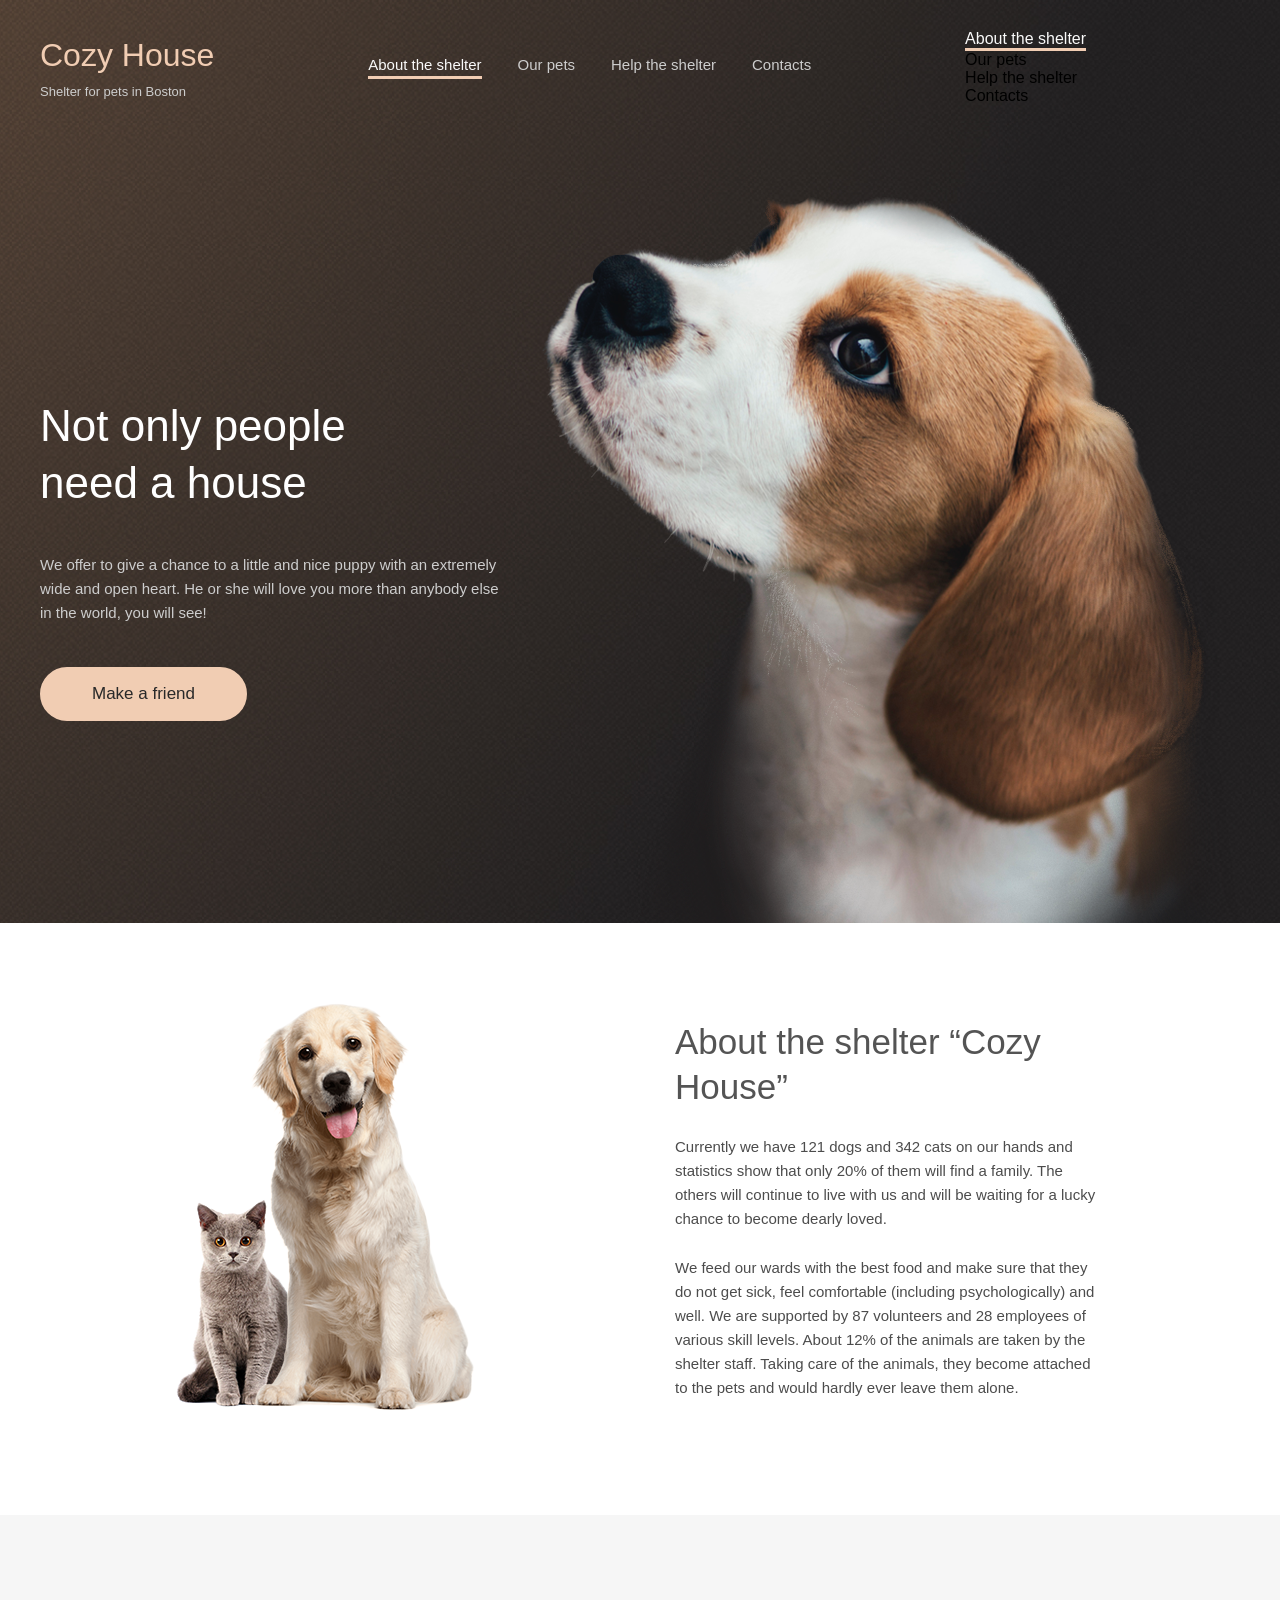
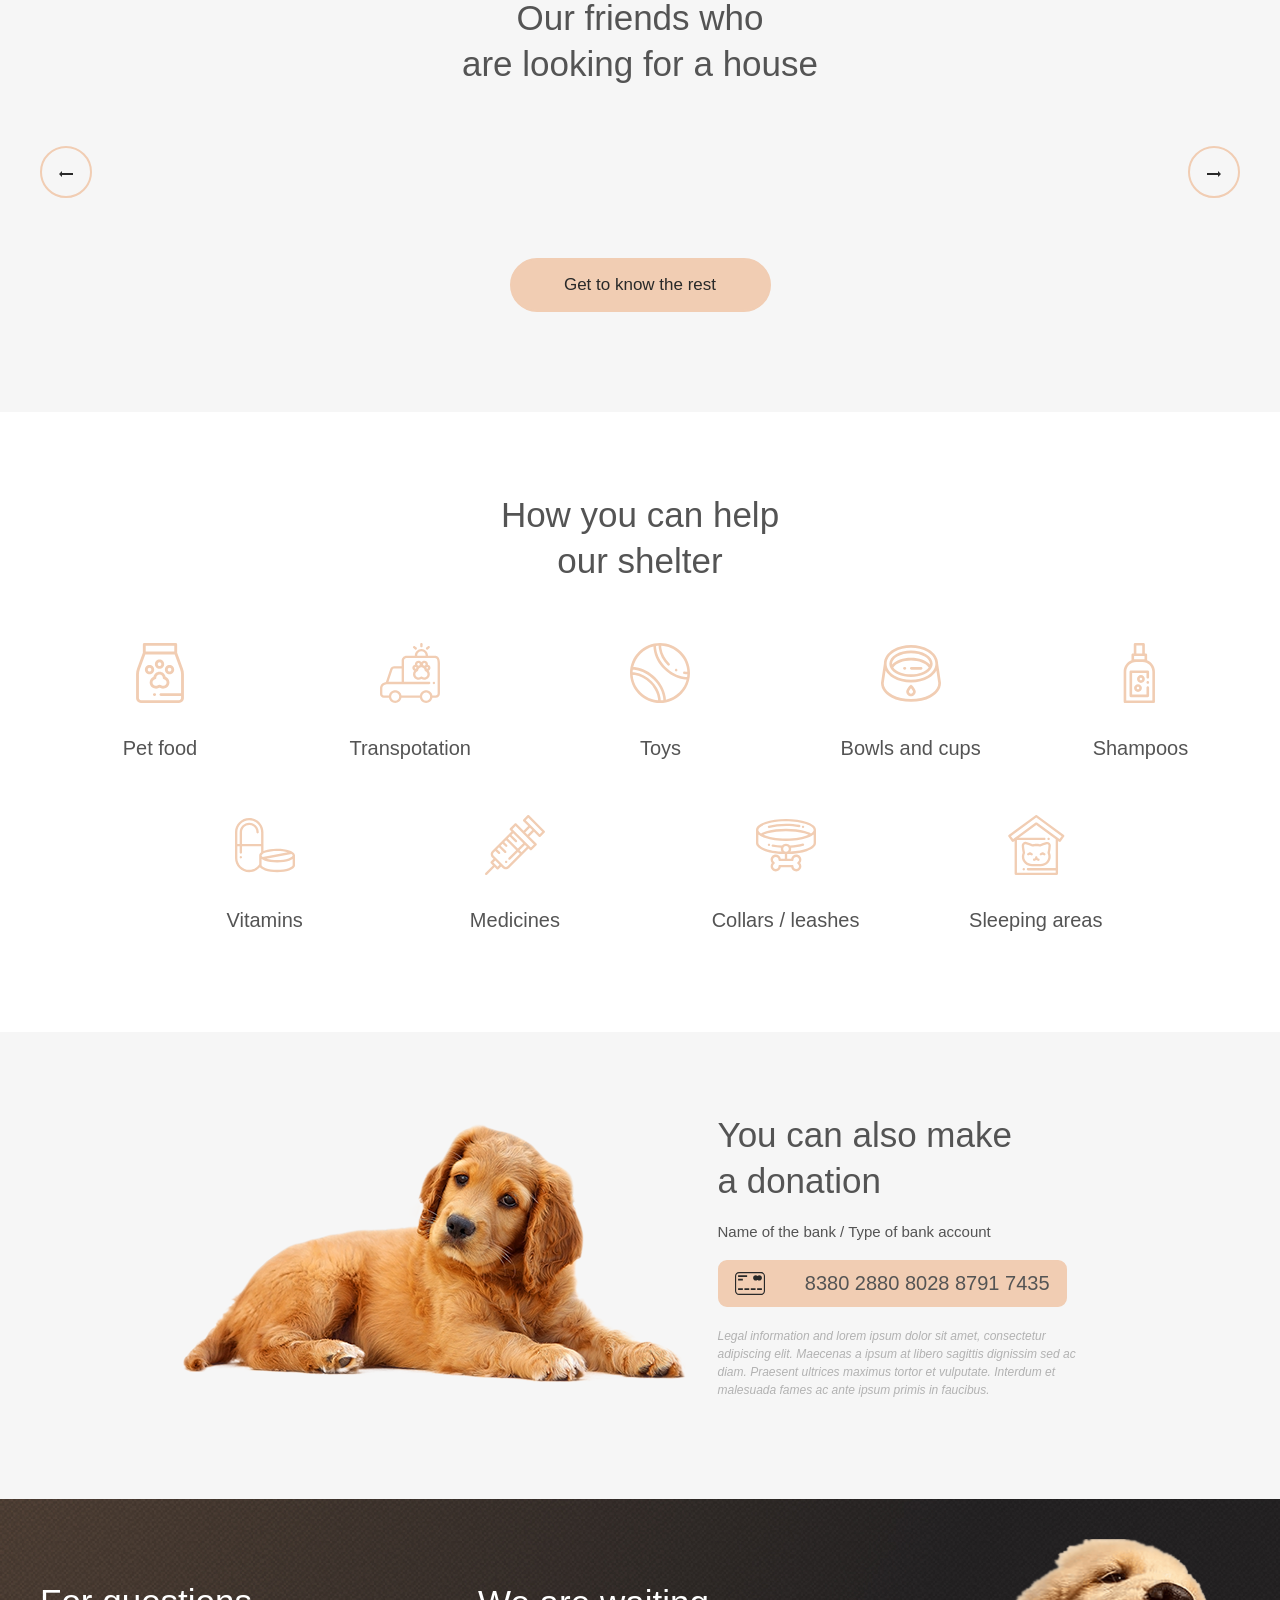
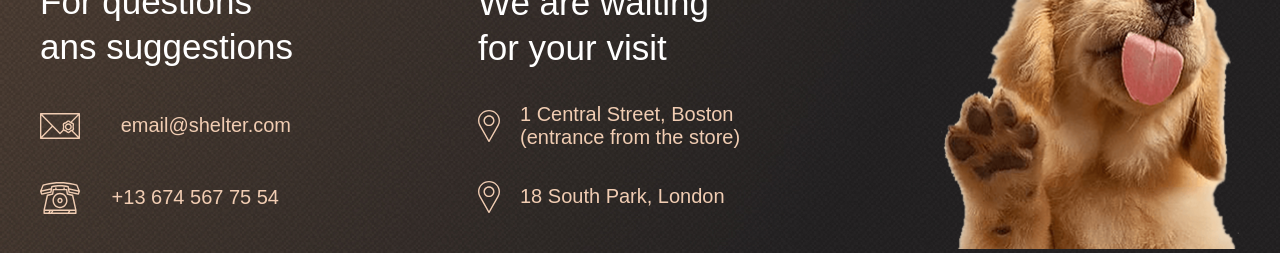
==== commit bacb9ecd: "feat: added some classes" ====
--- a/index.html
+++ b/index.html
@@ -34,6 +34,17 @@
         <span></span>
         <span></span>
       </div>
+
+      <div class="burger-menu">
+        <ul>
+          <li class="selected-list"><a>About the shelter</a></li>
+          <li><a href="pets.html">Our pets</a></li>
+          <li><a href="#help">Help the shelter</a></li>
+          <li><a href="#contacts">Contacts</a></li>
+        </ul>
+      </div>
+
+      <div class="overlay z-index0"></div>
     </section>
 
     <section class="header-bottom">
@@ -107,47 +118,9 @@
         </div>
 
         <div class="looking-cards-outer-flex item2">
-          <div class="looking-cards-block" id="Katrine">
-            <div class="looking-cards-block-img-container">
-              <img src="src/img/pets-katrine.png" alt="a cute cat">
-            </div>
-
-            <div class="looking-cards-block-name-container">
-              <p>Katrine</p>
-            </div>
-
-            <div class="looking-cards-block-button-container">
-              <button class="looking-cards-block-button white-button">Learn more</button>
-            </div>
-          </div>
-
-          <div class="looking-cards-block" id="Jennifer">
-            <div class="looking-cards-block-img-container">
-              <img src="src/img/pets-jennifer.png" alt="a cute white puppy">
-            </div>
-
-            <div class="looking-cards-block-name-container">
-              <p>Jennifer</p>
-            </div>
-
-            <div class="looking-cards-block-button-container">
-              <button class="looking-cards-block-button white-button">Learn more</button>
-            </div>
-          </div>
-
-          <div class="looking-cards-block" id="Woody">
-            <div class="looking-cards-block-img-container">
-              <img src="src/img/pets-woody.png" alt="a cute golden dog">
-            </div>
-
-            <div class="looking-cards-block-name-container">
-              <p>Woody</p>
-            </div>
-
-            <div class="looking-cards-block-button-container">
-              <button class="looking-cards-block-button white-button">Learn more</button>
-            </div>
-          </div>
+          <div class="looking-cards-block" id="katrine"></div>
+          <div class="looking-cards-block" id="jennifer"></div>
+          <div class="looking-cards-block" id="woody"></div>
         </div>
 
         <div class="looking-cards-left-arr-container item3 active-nav">
--- a/style.css
+++ b/style.css
@@ -268,7 +268,7 @@
 .burger-container span {
   display: block;
   width: 100%;
-  height: 1px;
+  height: 2px;
   background-color: #F1CDB3;
 }
 
